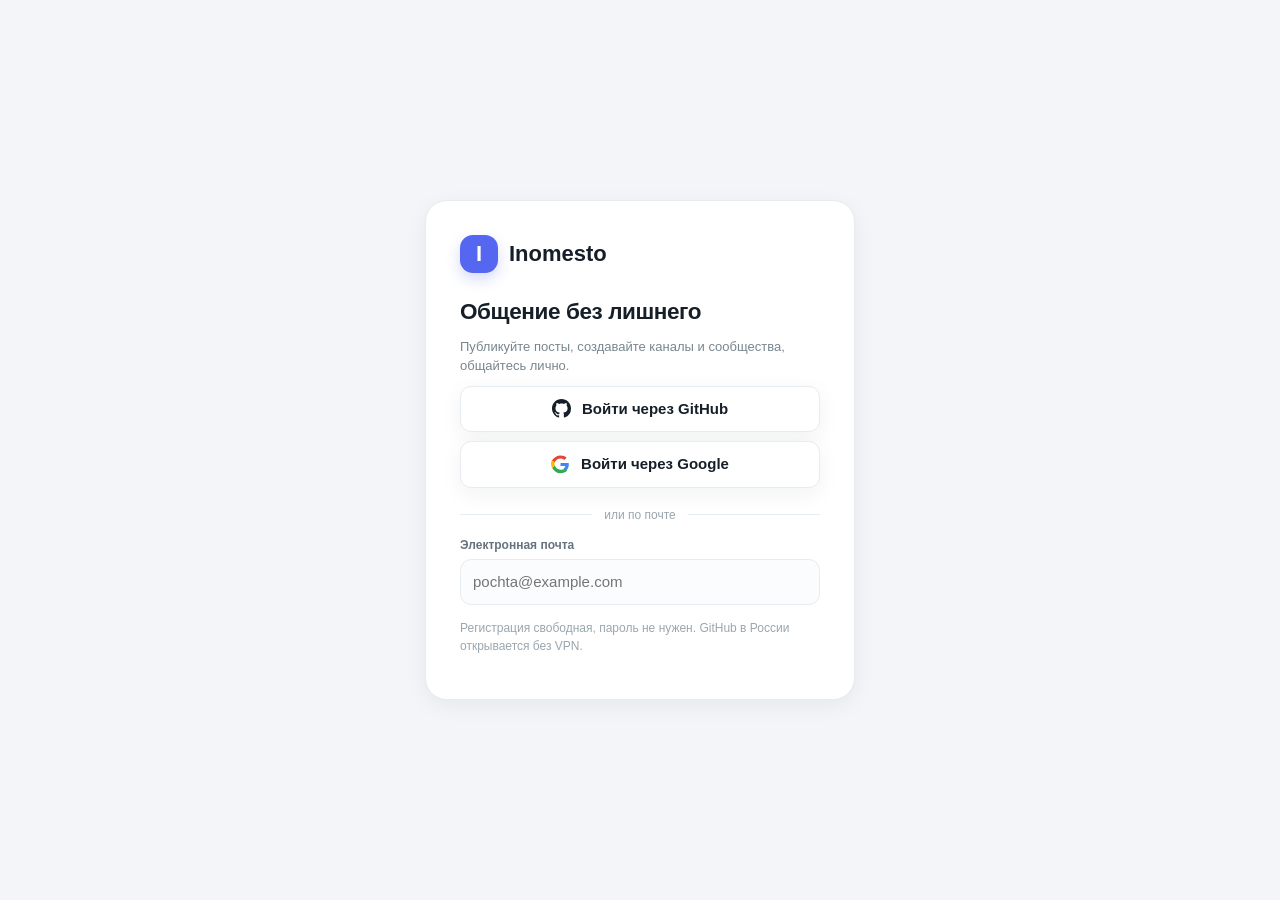
==== index.html @ 375f63bd "Refresh app cache for moderation permissions" ====
<!DOCTYPE html>
<html lang="ru">
<head>
<meta charset="UTF-8">
<meta name="viewport" content="width=device-width, initial-scale=1">
<title>Inomesto</title>
<link rel="stylesheet" href="styles.css?v=20261112-member-layout-3">
<script src="vendor/supabase.js"></script>
</head>
<body>

<div id="diag" class="diag" hidden></div>

<section id="screen-auth" class="screen">
  <div class="auth-card">
    <div class="brand-lg"><span class="mark">I</span><span>Inomesto</span></div>
    <h1>Общение без лишнего</h1>
    <p class="muted">Публикуйте посты, создавайте каналы и сообщества, общайтесь лично.</p>

    <button class="btn provider" id="signInGitHub">
      <svg viewBox="0 0 16 16" width="19" height="19" aria-hidden="true"><path fill="currentColor" d="M8 0C3.58 0 0 3.58 0 8c0 3.54 2.29 6.53 5.47 7.59.4.07.55-.17.55-.38 0-.19-.01-.82-.01-1.49-2.01.37-2.53-.49-2.69-.94-.09-.23-.48-.94-.82-1.13-.28-.15-.68-.52-.01-.53.63-.01 1.08.58 1.23.82.72 1.21 1.87.87 2.33.66.07-.52.28-.87.51-1.07-1.78-.2-3.64-.89-3.64-3.95 0-.87.31-1.59.82-2.15-.08-.2-.36-1.02.08-2.12 0 0 .67-.21 2.2.82.64-.18 1.32-.27 2-.27s1.36.09 2 .27c1.53-1.04 2.2-.82 2.2-.82.44 1.1.16 1.92.08 2.12.51.56.82 1.27.82 2.15 0 3.07-1.87 3.75-3.65 3.95.29.25.54.73.54 1.48 0 1.07-.01 1.93-.01 2.2 0 .21.15.46.55.38A8.01 8.01 0 0 0 16 8c0-4.42-3.58-8-8-8z"/></svg>
      Войти через GitHub
    </button>

    <button class="btn provider" id="signInGoogle">
      <svg viewBox="0 0 48 48" width="19" height="19" aria-hidden="true"><path fill="#4285F4" d="M45 24c0-1.6-.1-2.7-.4-4H24v7.5h12c-.2 2-1.5 5-4.4 7l6.7 5.2C42.2 36.2 45 30.7 45 24z"/><path fill="#34A853" d="M24 46c6.9 0 12.7-2.3 17-6.2l-6.7-5.2C31.9 36 28.2 37 24 37c-6.6 0-12.2-4.4-14.2-10.4l-7 5.4C7.2 40.7 15 46 24 46z"/><path fill="#FBBC05" d="M9.8 26.6c-.5-1.5-.8-3-.8-4.6s.3-3.1.8-4.6l-7-5.4C1 15.1 0 19.4 0 22s1 6.9 2.8 10z"/><path fill="#EA4335" d="M24 9c3.7 0 7 1.3 9.6 3.8l6-6C35.9 3 30.6 1 24 1 15 1 7.2 6.3 2.8 13l7 5.4C11.8 13.4 17.4 9 24 9z"/></svg>
      Войти через Google
    </button>

    <div class="or"><span>или по почте</span></div>

    <label class="field"><span>Электронная почта</span>
      <input id="emailInput" type="email" autocomplete="email" placeholder="pochta@example.com"></label>
    <button class="btn provider" id="signInEmail">Прислать ссылку для входа</button>

    <p class="fine" id="authHint">Регистрация свободная, пароль не нужен. GitHub в России открывается без VPN.</p>
  </div>
</section>

<section id="screen-onboarding" class="screen">
  <div class="auth-card">
    <h1>Заполните профиль</h1>
    <p class="muted">Имя обязательно, остальное — по желанию.</p>
    <label class="field"><span>Имя</span><input id="obName" maxlength="40" placeholder="Как вас зовут"></label>
    <label class="field"><span>Имя пользователя (латиницей)</span><input id="obUser" maxlength="24" placeholder="username"></label>
    <label class="field"><span>О себе</span><input id="obBio" maxlength="160" placeholder="Пара слов о себе"></label>
    <button class="btn primary wide" id="saveOnboarding">Продолжить</button>
  </div>
</section>

<section id="screen-app" class="screen">
  <header class="topbar">
    <div class="brand"><span class="mark small">I</span><span>Inomesto</span></div>
    <nav class="tabs" id="tabs">
      <button class="tab active" data-tab="feed"><span class="tab-icon"><svg viewBox="0 0 24 24" aria-hidden="true"><path d="M5 4.5h11a2 2 0 0 1 2 2v13H6a2 2 0 0 1-2-2v-13a2 2 0 0 1 2-2Z"/><path d="M8 8h7M8 12h7M8 16h4M18 8h2a1 1 0 0 1 1 1v9a1.5 1.5 0 0 1-1.5 1.5"/></svg></span><span class="tab-label">Лента</span></button>
      <button class="tab" data-tab="spaces"><span class="tab-icon"><svg viewBox="0 0 24 24" aria-hidden="true"><circle cx="9" cy="8" r="3"/><path d="M3.5 19a5.5 5.5 0 0 1 11 0M16 5.5a3 3 0 0 1 0 5.8M17 14a5 5 0 0 1 3.5 4.8"/></svg></span><span class="tab-label">Каналы и группы</span></button>
      <button class="tab" data-tab="chats"><span class="tab-icon"><svg viewBox="0 0 24 24" aria-hidden="true"><path d="M20 11.5a7.5 7.5 0 0 1-7.5 7.5H7l-4 2v-6.5A7.5 7.5 0 1 1 20 11.5Z"/><path d="M8 10h8M8 13.5h5"/></svg></span><span class="tab-label">Чаты</span></button>
      <button class="tab" data-tab="me"><span class="tab-icon"><svg viewBox="0 0 24 24" aria-hidden="true"><circle cx="12" cy="8" r="3.5"/><path d="M4.5 20a7.5 7.5 0 0 1 15 0"/></svg></span><span class="tab-label">Профиль</span></button>
      <button class="tab staff-only" data-tab="mod" hidden><span class="tab-icon"><svg viewBox="0 0 24 24" aria-hidden="true"><path d="M12 3 20 6v5.5c0 4.5-3.1 7.8-8 9.5-4.9-1.7-8-5-8-9.5V6l8-3Z"/><path d="m8.5 12 2.3 2.3 4.8-5"/></svg></span><span class="tab-label">Модерация</span></button>
    </nav>
    <button class="btn ghost" id="signOut">Выйти</button>
  </header>

  <div class="banner" id="muteBanner" hidden></div>

  <main class="wrap">
    <div class="pane active" id="pane-feed">
      <div class="page-heading">
        <div><h1>Ваша лента</h1><p>Публикации только из каналов, на которые вы подписаны</p></div>
        <button class="btn primary" id="feedFindChannels">Найти каналы</button>
      </div>
      <div id="feed"></div>
    </div>

    <div class="pane" id="pane-spaces">
      <div class="page-heading">
        <div><h1>Каналы и сообщества</h1><p>Подписывайтесь на каналы или вступайте в сообщества</p></div>
        <button class="btn primary" id="openSpaceModal">Создать</button>
      </div>
      <div class="space-search-card">
        <label class="space-search-label" for="spaceSearchInput">Поиск каналов и сообществ</label>
        <div class="space-search-wrap"><span aria-hidden="true">⌕</span><input id="spaceSearchInput" type="search" placeholder="Название или ключевое слово…" autocomplete="off"></div>
        <p class="sub">В списке ниже — ваши подписки. Через поиск можно найти новые каналы и сообщества.</p>
      </div>
      <div id="spaceView"></div>
    </div>

    <div class="pane" id="pane-chats">
      <div class="page-heading">
        <div><h1>Ваши чаты</h1><p>Личные разговоры и поддержка</p></div>
      </div>
      <div class="chat-layout card">
        <div class="chat-list">
          <div class="row gap mb">
            <input id="newDmUser" class="grow" placeholder="@логин пользователя">
            <button class="btn primary" id="startDm">Новый чат</button>
          </div>
          <div id="convList"></div>
        </div>
        <div class="chat-window">
          <div class="chat-head" id="chatHead">Выберите чат</div>
          <div class="messages" id="messages"><div class="empty">Слева выберите диалог</div></div>
          <div id="chatStaged" class="chat-staged" hidden></div>
          <div class="chat-input">
            <input id="chatFileInput" type="file" multiple accept="image/*,audio/*,video/*,.pdf,.txt,.doc,.docx,.xls,.xlsx,.ppt,.pptx,.zip" hidden>
            <button class="btn ghost chat-attach" id="attachChatFile" type="button" title="Прикрепить файл">📎</button>
            <button class="btn ghost chat-voice" id="recordVoice" type="button" title="Записать голосовое сообщение">🎙 Голосовое</button>
            <input id="msgInput" placeholder="Сообщение…">
            <button class="btn primary" id="sendMsg">Отправить</button>
          </div>
        </div>
      </div>
    </div>

    <div class="pane" id="pane-me">
      <div class="card profile-self"><div id="meAvatar"></div><div><h2 id="meName">—</h2><p class="muted" id="meMeta"></p><div id="meStatus"></div></div></div>
      <div class="card">
        <h3>Настройки</h3>
        <label class="field"><span>Аватар профиля</span><input id="avatarInput" type="file" accept="image/png,image/jpeg,image/webp,image/gif"><small class="sub">PNG, JPG, WebP или GIF, до 5 МБ</small></label>
        <label class="field"><span>Имя</span><input id="setName"></label>
        <label class="field"><span>Имя пользователя</span><input id="setUser"></label>
        <label class="field"><span>О себе</span><input id="setBio"></label>
        <label class="field"><span>Кто может писать вам лично</span>
          <select id="setDm">
            <option value="everyone">Все пользователи</option>
            <option value="contacts">Только те, с кем я в одном пространстве</option>
            <option value="nobody">Никто</option>
          </select>
        </label>
        <button class="btn primary" id="saveProfile">Сохранить</button>
      </div>
      <div class="card">
        <h3>Уведомления</h3>
        <p class="muted">Настройки сохраняются в аккаунте и действуют на всех ваших устройствах. Лайки не отправляют уведомлений.</p>
        <label class="field check"><input type="checkbox" id="notifDmEnabled" checked> Новые сообщения в личных чатах</label>
        <label class="field"><span>Как показывать сообщения</span>
          <select id="notifDmDelivery">
            <option value="in_app">Всплывающее уведомление в Inomesto</option>
            <option value="browser">Уведомление браузера</option>
            <option value="both">Оба способа</option>
          </select>
        </label>
        <button class="btn ghost" id="enableBrowserNotifications" type="button">Разрешить уведомления браузера</button>
        <div class="sub mt">Уведомления браузера работают, пока сайт открыт. Для них нужно разрешение браузера.</div>
        <hr class="settings-divider">
        <label class="field check"><input type="checkbox" id="notifSpaceBadges" checked> Счётчики новых публикаций в каналах и группах</label>
        <label class="field check"><input type="checkbox" id="notifCommentBadges" checked> Счётчики новых комментариев</label>
        <p class="sub">Публикации в каналах и группах, а также комментарии по умолчанию показываются только счётчиками — без всплывающих уведомлений.</p>
        <button class="btn primary" id="saveNotificationPrefs">Сохранить настройки уведомлений</button>
      </div>
      <div class="card"><h3>Мои предупреждения</h3><div id="myWarns" class="muted">Загрузка…</div></div>
      <div class="card">
        <h3>Проверка подключения</h3>
        <p class="muted">Нажмите, чтобы проверить базу, хранилище и вход. Красные пункты показывают, какой шаг настройки пропущен.</p>
        <button class="btn ghost" id="runDiag">Проверить</button>
        <div id="diagOut" class="muted mt"></div>
      </div>
      <div class="card">
        <h3>Поддержка</h3>
        <p class="muted">Обращение увидят владелец и совладельцы. Ответ придёт от имени чата поддержки.</p>
        <button class="btn ghost" id="openSupport">Открыть чат поддержки</button>
      </div>
    </div>

    <div class="pane" id="pane-mod">
      <div class="card"><h2>Панель модерации</h2><p class="muted">Доступ только владельцу и совладельцам.</p></div>
      <div class="card"><h3>Жалобы</h3><div id="reportList"></div></div>
      <div class="card"><h3>Отложенные удаления</h3><div id="deletionList"></div></div>
      <div class="card"><h3>Верификация и роли</h3>
        <label class="field"><span>Логин пользователя</span><input id="staffUser" placeholder="username"></label>
        <div class="row gap wrap">
          <button class="btn ghost" data-staff="verify">Выдать галочку</button>
          <button class="btn ghost" data-staff="unverify">Отозвать галочку</button>
          <button class="btn ghost" data-staff="coowner">Сделать совладельцем</button>
          <button class="btn ghost" data-staff="uncoowner">Снять совладельца</button>
          <button class="btn ghost" data-staff="warn">Выдать предупреждение</button>
        </div>
        <div id="staffResult" class="muted mt"></div>
      </div>
      <div class="card"><h3>Обращения в поддержку</h3><div id="supportList"></div></div>
    </div>
  </main>

  <nav class="mobile-tabs" id="mobileTabs">
    <button class="tab active" data-tab="feed"><span class="tab-icon"><svg viewBox="0 0 24 24" aria-hidden="true"><path d="M5 4.5h11a2 2 0 0 1 2 2v13H6a2 2 0 0 1-2-2v-13a2 2 0 0 1 2-2Z"/><path d="M8 8h7M8 12h7M8 16h4M18 8h2a1 1 0 0 1 1 1v9a1.5 1.5 0 0 1-1.5 1.5"/></svg></span><span class="tab-label">Лента</span></button>
    <button class="tab" data-tab="spaces"><span class="tab-icon"><svg viewBox="0 0 24 24" aria-hidden="true"><circle cx="9" cy="8" r="3"/><path d="M3.5 19a5.5 5.5 0 0 1 11 0M16 5.5a3 3 0 0 1 0 5.8M17 14a5 5 0 0 1 3.5 4.8"/></svg></span><span class="tab-label">Каналы</span></button>
    <button class="tab" data-tab="chats"><span class="tab-icon"><svg viewBox="0 0 24 24" aria-hidden="true"><path d="M20 11.5a7.5 7.5 0 0 1-7.5 7.5H7l-4 2v-6.5A7.5 7.5 0 1 1 20 11.5Z"/><path d="M8 10h8M8 13.5h5"/></svg></span><span class="tab-label">Чаты</span></button>
    <button class="tab" data-tab="me"><span class="tab-icon"><svg viewBox="0 0 24 24" aria-hidden="true"><circle cx="12" cy="8" r="3.5"/><path d="M4.5 20a7.5 7.5 0 0 1 15 0"/></svg></span><span class="tab-label">Профиль</span></button>
    <button class="tab staff-only" data-tab="mod" hidden><span class="tab-icon"><svg viewBox="0 0 24 24" aria-hidden="true"><path d="M12 3 20 6v5.5c0 4.5-3.1 7.8-8 9.5-4.9-1.7-8-5-8-9.5V6l8-3Z"/><path d="m8.5 12 2.3 2.3 4.8-5"/></svg></span><span class="tab-label">Модерация</span></button>
  </nav>
</section>

<div class="modal" id="spaceModal" hidden>
  <div class="modal-box">
    <h3>Новое пространство</h3>
    <label class="field"><span>Тип</span>
      <select id="spType">
        <option value="channel">Канал — посты автора и комментарии</option>
        <option value="community">Сообщество — пишут все участники</option>
      </select></label>
    <label class="field"><span>Название</span><input id="spName" maxlength="60" placeholder="Например, «Омск: объявления»"></label>
    <label class="field"><span>Описание</span><input id="spDesc" maxlength="200"></label>
    <label class="field"><span>Доступ</span>
      <select id="spPrivacy">
        <option value="public">Открытое</option>
        <option value="private">Закрытое — нужна галочка верификации</option>
      </select></label>
    <label class="field check"><input type="checkbox" id="spComments" checked> Разрешить комментарии</label>
    <div class="row gap end mt">
      <button class="btn ghost" id="closeSpaceModal">Отмена</button>
      <button class="btn primary" id="createSpace">Создать</button>
    </div>
  </div>
</div>

<div class="modal" id="profileModal" hidden>
  <div class="modal-box profile-modal-box">
    <button class="btn ghost profile-close" id="closeProfileModal" type="button">Закрыть</button>
    <div id="profileModalContent"></div>
  </div>
</div>

<div id="toast" class="toast"></div>
<script src="config.js"></script>
<script src="app.js?v=20261113-channel-role-guard-3"></script>
</body>
</html>
---- styles.css ----
:root{
  --bg:#f3f5f8;--card:#fff;--ink:#161f28;--muted:#78868f;--line:#e7ecf0;
  --accent:#5566f0;--soft:#eef0ff;--radius:16px;--shadow:0 6px 22px rgba(22,35,54,.06);
}
*{box-sizing:border-box}
html,body{margin:0;padding:0}
body{background:var(--bg);color:var(--ink);font:15px/1.5 -apple-system,BlinkMacSystemFont,"Segoe UI",Roboto,sans-serif;-webkit-font-smoothing:antialiased}
h1,h2,h3{margin:0 0 8px;letter-spacing:-.4px}h2{font-size:21px}h3{font-size:16px}p{margin:0 0 10px}
button,input,textarea,select{font:inherit;color:inherit}
input,textarea,select{background:#fbfcfe;border:1px solid var(--line);border-radius:11px;padding:11px 12px;outline:0;width:100%}
input:focus,textarea:focus,select:focus{border-color:#c3caf7;box-shadow:0 0 0 3px #5566f012}
textarea{resize:vertical;min-height:64px}
.muted{color:var(--muted);font-size:13px}.fine{color:#9aa6ae;font-size:12px;margin-top:14px;line-height:1.5}
.grow{flex:1;min-width:0}.mt{margin-top:10px}.mb{margin-bottom:14px}
.row{display:flex;align-items:center}.gap{gap:9px}.wrap{flex-wrap:wrap}.between{justify-content:space-between}.end{justify-content:flex-end}
.screen{display:none}.screen.active{display:block}
#screen-auth.active,#screen-onboarding.active{display:grid;place-items:center;min-height:100vh;padding:20px}
.auth-card{background:var(--card);border:1px solid var(--line);border-radius:22px;padding:34px;width:min(430px,100%);box-shadow:var(--shadow)}
.brand-lg{display:flex;align-items:center;gap:11px;font-size:22px;font-weight:750;margin-bottom:22px}
.mark{width:38px;height:38px;border-radius:13px;background:var(--accent);color:#fff;display:grid;place-items:center;font-weight:800;box-shadow:0 6px 14px #5566f03d}
.mark.small{width:30px;height:30px;border-radius:10px;font-size:14px}
.btn{border:0;border-radius:11px;padding:11px 17px;font-weight:650;cursor:pointer;transition:.15s;background:#f1f3f7;color:#4d5a64}
.btn:hover{filter:brightness(.97)}
.btn.primary{background:var(--accent);color:#fff;box-shadow:0 5px 14px #5566f030}
.btn.ghost{background:#f1f3f7}
.btn.wide{width:100%;margin-top:8px}
.field{display:block;margin:12px 0}
.field>span{display:block;font-size:12px;color:#66737e;font-weight:650;margin-bottom:5px}
.check{display:flex;align-items:center;gap:8px;font-size:13px;color:#5c6973}
.check input{width:auto}
.topbar{position:sticky;top:0;z-index:12;background:#fffffff2;backdrop-filter:blur(14px);border-bottom:1px solid var(--line);display:flex;align-items:center;gap:20px;padding:12px 22px}
.brand{display:flex;align-items:center;gap:9px;font-weight:750;font-size:17px}
.tabs{display:flex;gap:4px;margin-left:auto}
.tab{background:none;border:0;padding:9px 14px;border-radius:11px;color:#6c7a85;font-weight:640;cursor:pointer;font-size:14px;display:inline-flex;align-items:center;gap:8px;white-space:nowrap}
.tab-icon{display:inline-flex;align-items:center;justify-content:center;width:18px;height:18px;flex:0 0 18px}
.tab-icon svg{display:block;width:18px;height:18px;fill:none;stroke:currentColor;stroke-width:1.7;stroke-linecap:round;stroke-linejoin:round}
.tab-label{display:inline-block}
.tab:hover{background:#f2f4f8;color:var(--ink)}
.tab.active{background:var(--soft);color:var(--accent)}
.wrap{max-width:760px;margin:0 auto;padding:22px 18px 100px}
.pane{display:none}.pane.active{display:block}
.card{background:var(--card);border:1px solid var(--line);border-radius:var(--radius);box-shadow:var(--shadow);padding:16px;margin-bottom:14px}
.composer textarea{border:0;background:transparent;padding:4px 2px;min-height:56px}
.staged{display:flex;flex-wrap:wrap;gap:7px;margin:8px 0}
.stage-chip{background:#f2f4f9;border-radius:9px;padding:6px 9px;font-size:12px;color:#56636e;display:flex;gap:7px;align-items:center}
.stage-chip button{background:none;border:0;cursor:pointer;color:#98a4ad}
.chip{background:#f2f4f9;border-radius:10px;padding:9px 12px;font-size:13px;font-weight:640;color:#5d6a74;cursor:pointer}
.chip:hover{background:var(--soft);color:var(--accent)}
.banner{background:#fff4e8;color:#8d5a1f;padding:11px 22px;font-size:13px;border-bottom:1px solid #f2e2ce}
.post-head{display:flex;align-items:center;gap:11px;margin-bottom:11px}
.av{width:38px;height:38px;flex:0 0 38px;border-radius:50%;background:#e5e9ff;color:#4a5ad4;display:grid;place-items:center;font-weight:750}
.av.sm{width:30px;height:30px;flex-basis:30px;font-size:12px}
.who strong{font-size:14px}.who div{font-size:12px;color:var(--muted)}
.post-text{white-space:pre-wrap;margin-bottom:12px;line-height:1.55}
.post-img{width:100%;max-height:400px;object-fit:cover;border-radius:13px;margin-bottom:11px;background:#eef1f5}
.post-file{display:flex;align-items:center;gap:11px;background:#f7f9fb;border:1px solid var(--line);border-radius:12px;padding:11px;margin-bottom:11px;font-size:13px;cursor:pointer;text-decoration:none;color:inherit}
.badge{display:inline-block;background:var(--soft);color:var(--accent);border-radius:20px;padding:2px 9px;font-size:11px;font-weight:700;margin-left:6px}
.badge.gray{background:#f0f2f5;color:#7c8892}
.post-actions{display:flex;gap:6px;border-top:1px solid var(--line);padding-top:10px;flex-wrap:wrap}
.act{background:none;border:0;color:#7d8a94;font-size:13px;font-weight:620;cursor:pointer;padding:6px 10px;border-radius:9px;display:flex;gap:6px;align-items:center}
.act:hover{background:#f3f5f8;color:var(--accent)}.act.on{color:var(--accent)}
.comments{border-top:1px solid var(--line);margin-top:11px;padding-top:11px}
.comment{font-size:13px;padding:6px 0;border-bottom:1px dashed #eef1f4}
.comment b{margin-right:6px}
.comment-form{display:flex;gap:8px;margin-top:10px}.comment-form input{flex:1}
.space-row{display:flex;align-items:center;gap:12px}
.space-ico{width:44px;height:44px;flex:0 0 44px;border-radius:14px;background:var(--soft);color:var(--accent);display:grid;place-items:center;font-weight:800;font-size:17px}
.empty{text-align:center;color:var(--muted);padding:34px 12px;font-size:13px}
.toolbar{display:flex;gap:8px;flex-wrap:wrap;margin-top:12px}
.sub{font-size:12px;color:var(--muted)}
.member-row{display:flex;align-items:center;gap:10px;padding:8px 0;border-bottom:1px solid var(--line);font-size:13px;flex-wrap:wrap}
/* Участники: аватар фиксированного квадрата, действия — отдельным меню */
.member-row-user{display:flex;align-items:center;gap:10px;min-width:0}
.member-row-user .profile-open{flex:1 1 190px;min-width:0;max-width:100%}
.member-row-user .profile-open .av{width:38px;height:38px;min-width:38px;max-width:38px;aspect-ratio:1;flex:0 0 38px;border-radius:50%;object-fit:cover}
.member-identity{display:flex;flex-direction:column;min-width:0;overflow:hidden;line-height:1.35}
.member-identity b,.member-identity .sub{overflow:hidden;text-overflow:ellipsis;white-space:nowrap}
.member-meta{display:flex;align-items:center;gap:7px;flex:0 0 auto;margin-left:auto}
.member-more{width:34px;height:34px;border:1px solid var(--line);border-radius:10px;background:#fff;color:var(--ink);font-size:22px;line-height:1;cursor:pointer}
.member-actions{flex:1 0 100%;display:flex;gap:8px;flex-wrap:wrap;padding:8px 0 4px 48px}
.member-actions[hidden]{display:none!important}
.member-row-user.member-actions-open{background:var(--soft);border-radius:12px;padding:9px 10px}
@media(max-width:560px){
  .member-row-user{gap:8px}
  .member-row-user .profile-open{flex-basis:150px}
  .member-meta{gap:5px}
  .member-actions{padding-left:0}
  .member-actions .act{flex:1 1 auto;min-height:38px}
}
.chat-layout{display:grid;grid-template-columns:270px 1fr;padding:0;overflow:hidden}
.chat-list{padding:14px;border-right:1px solid var(--line)}
.chat-window{display:flex;flex-direction:column;min-height:460px;min-width:0}
.chat-head{padding:15px;border-bottom:1px solid var(--line);font-weight:700}
.messages{flex:1;padding:16px;display:flex;flex-direction:column;gap:9px;overflow:auto;max-height:400px}
.bubble{max-width:78%;background:#f1f3f7;border-radius:15px;padding:10px 13px;font-size:14px;align-self:flex-start}
.bubble.mine{background:var(--accent);color:#fff;align-self:flex-end}
.bubble small{display:block;opacity:.7;font-size:11px;margin-top:4px}
.chat-input{display:flex;gap:8px;padding:12px;border-top:1px solid var(--line)}
.chat-input input#msgInput{flex:1;min-width:0}
.chat-attach{flex:0 0 auto;padding:9px 12px}
.chat-staged{display:flex;gap:7px;flex-wrap:wrap;padding:8px 12px 0}
.chat-staged[hidden]{display:none}
.chat-stage-chip{display:inline-flex;align-items:center;gap:6px;background:var(--soft);border-radius:9px;padding:6px 9px;font-size:12px;max-width:100%;overflow-wrap:anywhere}
.chat-stage-chip button{border:0;background:transparent;font-size:17px;cursor:pointer;color:inherit}
.message-body{white-space:normal;overflow-wrap:anywhere}
.chat-file{display:flex;flex-direction:column;gap:6px;margin-top:7px;font-size:13px;overflow-wrap:anywhere}
.chat-file .sub{opacity:.8}
.chat-image-link{display:block;margin-top:7px}
.chat-image{display:block;max-width:min(320px,100%);max-height:280px;object-fit:contain;border-radius:10px}
.chat-audio{width:min(290px,100%);max-width:100%}
.chat-video{display:block;width:min(340px,100%);max-height:280px;margin-top:7px;border-radius:10px}
.bubble a{color:inherit;text-decoration:underline}

.conv{padding:10px;border-radius:12px;cursor:pointer;display:flex;gap:10px;align-items:center}
.conv:hover,.conv.on{background:#f2f4fb}
.modal{position:fixed;inset:0;background:#0f17228c;display:grid;place-items:center;padding:18px;z-index:40}
.modal[hidden]{display:none}
.modal-box{background:#fff;border-radius:20px;padding:22px;width:min(440px,100%);box-shadow:0 24px 70px #0003;max-height:90vh;overflow:auto}
.toast{position:fixed;left:50%;bottom:26px;transform:translate(-50%,16px);background:#182028;color:#fff;padding:12px 18px;border-radius:13px;font-size:13px;opacity:0;pointer-events:none;transition:.24s;z-index:60;max-width:88vw;text-align:center}
.toast.show{opacity:1;transform:translate(-50%,0)}
.diag{background:#fdecec;color:#a12b26;padding:10px 16px;font-size:12.5px;cursor:pointer;border-bottom:1px solid #f5cdcb}
.mobile-tabs{display:none}
@media(max-width:760px){
  .topbar{padding:10px 14px;gap:10px}
  .brand span:last-child{display:none}
  .tabs{display:none}
  .wrap{padding:14px 12px 96px}
  .chat-layout{grid-template-columns:1fr}
  .chat-list{border-right:0;border-bottom:1px solid var(--line);display:flex;gap:8px;overflow:auto;padding:10px}
  .conv{min-width:150px}
  .mobile-tabs{display:flex;position:fixed;bottom:0;left:0;right:0;background:#fffffff5;backdrop-filter:blur(14px);border-top:1px solid var(--line);justify-content:space-around;padding:8px 4px calc(8px + env(safe-area-inset-bottom));z-index:30}
  .mobile-tabs .tab{font-size:11px;padding:6px 9px;min-width:58px;flex:1;display:flex;flex-direction:column;align-items:center;justify-content:center;gap:3px}
  .mobile-tabs .tab-icon,.mobile-tabs .tab-icon svg{width:20px;height:20px}
  .mobile-tabs .tab-label{line-height:1.15}
  .auth-card{padding:24px 20px}
}

/* --- экран входа: три способа --- */
.btn.provider{background:#fff;border:1px solid var(--line);display:flex;align-items:center;justify-content:center;gap:11px;width:100%;color:var(--ink);box-shadow:var(--shadow);margin-top:9px}
.btn.provider:hover{background:#fafbfe;border-color:#d9e0e7}
.btn.provider[hidden]{display:none}
.or{display:flex;align-items:center;gap:12px;color:#9aa6ae;font-size:12px;margin:18px 0 2px}
.or:before,.or:after{content:"";height:1px;flex:1;background:var(--line)}

/* --- Более ясная навигация и разделы --- */
.page-heading{display:flex;align-items:center;justify-content:space-between;gap:14px;margin:4px 0 18px;padding:2px 2px}
.page-heading h1{font-size:25px;letter-spacing:-.7px;margin:0 0 3px}
.page-heading p{margin:0;color:var(--muted);font-size:13px}
.post-channel{color:var(--accent)!important;font-weight:650;margin-top:2px}
.space-section{margin:20px 0 26px}
.space-section-head{display:flex;align-items:center;justify-content:space-between;gap:12px;margin:0 2px 10px}
.space-section-head h2{font-size:18px;margin:0 0 2px}
.space-section-head p{margin:0}
.section-count{min-width:30px;height:30px;padding:0 9px;border-radius:10px;background:var(--soft);color:var(--accent);display:grid;place-items:center;font-size:12px;font-weight:750}
.space-card{transition:transform .15s,border-color .15s}
.space-card:hover{border-color:#d8defd}
.space-description{font-size:13px;color:var(--muted);margin-top:4px;line-height:1.45}
.space-empty{padding:22px 12px;text-align:left}
#feed .empty p{margin:7px auto 15px;max-width:440px}
#feed .empty h3{color:var(--ink);font-size:18px}
#feed .post{padding:18px}
.chat-list{background:#fcfdff}
.chat-list #newDmUser{min-width:0}
.chat-list .btn{white-space:nowrap}
.chat-head{background:#fff}
@media(max-width:760px){
  .page-heading{align-items:flex-start;margin:2px 0 14px}
  .page-heading h1{font-size:22px}
  .page-heading .btn{padding:9px 11px;font-size:12px}
  .space-card .space-row{align-items:flex-start}
  .space-card .space-row>.btn{align-self:center}
  .space-description{max-width:100%}
}

/* --- профили и аватары --- */
.av{object-fit:cover;overflow:hidden}
.profile-self{display:flex;align-items:center;gap:16px}
.profile-self h2{margin:0 0 4px}
.profile-self .av.large{width:76px;height:76px;flex:0 0 76px;font-size:27px}
.profile-open{display:inline-flex;align-items:center;gap:9px;padding:0;border:0;background:transparent;color:inherit;text-align:left;cursor:pointer;border-radius:10px;min-width:0}
.profile-open:hover{color:var(--accent)}
.profile-open .av{flex:0 0 38px}
.member-row .profile-open{flex:1}
.post-author{flex:0 0 auto;max-width:190px}
.post-author span:last-child{overflow:hidden;text-overflow:ellipsis;white-space:nowrap}
.profile-modal-box{text-align:center;position:relative}
.profile-close{display:block;margin-left:auto}
.profile-cover{display:flex;justify-content:center;margin:8px 0 14px}
.profile-avatar{width:112px;height:112px;flex:0 0 112px;font-size:40px}
.profile-bio{white-space:pre-wrap;line-height:1.55;margin:18px 0;text-align:left}
.profile-modal-box .row{justify-content:center}
@media(max-width:760px){
  .profile-self{align-items:flex-start}
  .post-author{max-width:150px}
}


/* --- Полноэкранная вкладка «Ваши чаты» --- */
@media (min-width: 761px) {
  main.wrap:has(#pane-chats.active) {
    width: 100%;
    max-width: none;
    min-height: calc(100vh - 60px);
    margin: 0;
    padding: 20px 22px 22px;
  }
  #pane-chats.active {
    display: flex;
    flex-direction: column;
    min-height: calc(100vh - 102px);
  }
  #pane-chats .page-heading {
    flex: 0 0 auto;
    margin-bottom: 14px;
  }
  #pane-chats .chat-layout {
    flex: 1 1 auto;
    min-height: calc(100vh - 190px);
    height: calc(100vh - 190px);
    grid-template-columns: minmax(270px, 320px) minmax(0, 1fr);
    margin-bottom: 0;
  }
  #pane-chats .chat-list {
    min-width: 0;
    overflow-y: auto;
  }
  #pane-chats .chat-window {
    min-height: 0;
    height: 100%;
  }
  #pane-chats .messages {
    max-height: none;
    min-height: 0;
    overflow-y: auto;
  }
}

@media (max-width: 760px) {
  main.wrap:has(#pane-chats.active) {
    width: 100%;
    max-width: none;
    padding: 12px 0 82px;
  }
  #pane-chats.active {
    display: flex;
    flex-direction: column;
    min-height: calc(100dvh - 142px);
  }
  #pane-chats .page-heading {
    padding: 0 14px;
    margin-bottom: 10px;
  }
  /* На телефоне список диалогов остаётся слева отдельной вертикальной колонкой. */
  #pane-chats .chat-layout {
    flex: 1 1 auto;
    min-height: calc(100dvh - 205px);
    height: calc(100dvh - 205px);
    border-left: 0;
    border-right: 0;
    border-radius: 0;
    margin-bottom: 0;
    grid-template-columns: minmax(116px, 38%) minmax(0, 1fr);
    grid-template-rows: minmax(0, 1fr);
  }
  #pane-chats .chat-list {
    min-width: 0;
    max-height: none;
    overflow-x: hidden;
    overflow-y: auto;
    display: block;
    padding: 8px 6px;
    border-right: 1px solid var(--line);
    border-bottom: 0;
  }
  #pane-chats .chat-list .row {
    display: flex;
    flex-direction: column;
    align-items: stretch;
    gap: 6px;
    margin: 0 0 10px;
  }
  #pane-chats .chat-list .row input,
  #pane-chats .chat-list .row button {
    width: 100%;
    min-width: 0;
    padding: 8px 6px;
    font-size: 11px;
  }
  #pane-chats .conv {
    min-width: 0;
    width: 100%;
    padding: 7px 5px;
    flex: 0 0 auto;
  }
  #pane-chats .conv .profile-open {
    width: 100%;
    min-width: 0;
    gap: 6px;
  }
  #pane-chats .conv .profile-open .grow {
    min-width: 0;
    overflow: hidden;
  }
  #pane-chats .conv .profile-open .grow > span {
    overflow: hidden;
    text-overflow: ellipsis;
    white-space: nowrap;
  }
  #pane-chats .conv .unread-badge {
    min-width: 18px;
    padding: 2px 5px;
    font-size: 10px;
  }
  #pane-chats .chat-window {
    min-width: 0;
    min-height: 0;
    height: 100%;
  }
  #pane-chats .chat-head {
    padding: 12px 9px;
    font-size: 13px;
    overflow-wrap: anywhere;
  }
  #pane-chats .messages {
    max-height: none;
    min-height: 0;
    overflow-y: auto;
    padding: 10px 7px;
  }
  #pane-chats .chat-input {
    flex-wrap: wrap;
  }
  #pane-chats .chat-input #msgInput {
    flex: 1 1 100%;
    order: 2;
  }
  #pane-chats .chat-input #sendMsg {
    order: 3;
  }
}


/* --- Счётчики уведомлений --- */
.unread-pills{display:flex;gap:6px;flex-wrap:wrap;margin-top:7px}
.unread-badge{display:inline-flex;align-items:center;justify-content:center;min-width:22px;padding:3px 8px;border-radius:20px;background:#e9edff;color:#4254c5;font-size:11px;font-weight:750;white-space:nowrap}
.unread-badge.comments{background:#e9f7f0;color:#24734b}
.settings-divider{border:0;border-top:1px solid var(--line);margin:16px 0}


/* --- Голосовые сообщения и панель реакций --- */
.chat-voice{flex:0 0 auto;white-space:nowrap;padding:9px 11px}
.chat-voice.recording{background:#ffe8e8;color:#b42318}
.bubble{position:relative}
.chat-reactions{display:flex;gap:4px;flex-wrap:wrap;margin-top:7px}
.chat-reaction{border:1px solid #dfe4eb;background:#ffffffa8;color:inherit;border-radius:20px;padding:3px 7px;font-size:12px;line-height:1.4;cursor:pointer}
.chat-reaction span{font-size:11px;opacity:.8}
.chat-reaction.mine{background:#e5e9ff;border-color:#9ca8ff;color:#3444b8}
.bubble.mine .chat-reaction{color:#30394b}
.bubble.mine .chat-reaction.mine{background:#fff;border-color:#fff;color:#3444b8}
.chat-reaction-tools{position:absolute;z-index:8;right:7px;bottom:100%;display:flex;flex-direction:column;align-items:flex-end;opacity:0;visibility:hidden;transform:translateY(4px);transition:opacity .14s,transform .14s,visibility .14s;pointer-events:none}
/* У первого сообщения панель открывается вниз: верхний край списка не обрезает её. */
#messages > .bubble:first-child .chat-reaction-tools{top:calc(100% + 5px);bottom:auto;transform:translateY(-4px)}
#messages > .bubble:first-child:hover .chat-reaction-tools,
#messages > .bubble:first-child:focus-within .chat-reaction-tools,
#messages > .bubble:first-child.reaction-open .chat-reaction-tools{transform:translateY(0)}
.bubble:hover .chat-reaction-tools,.bubble:focus-within .chat-reaction-tools,.bubble.reaction-open .chat-reaction-tools{opacity:1;visibility:visible;transform:translateY(0);pointer-events:auto}
.chat-reaction-quick{display:flex;align-items:center;gap:3px;padding:4px;background:#fff;border:1px solid #e4e8ee;border-radius:24px;box-shadow:0 5px 18px #17233420;white-space:nowrap}
.chat-picker-emoji,.chat-picker-more{width:30px;height:30px;display:grid;place-items:center;padding:0;border:0;border-radius:50%;background:transparent;cursor:pointer;font-size:18px;line-height:1}
.chat-picker-emoji:hover,.chat-picker-more:hover{background:#f0f2f7;transform:scale(1.08)}
.chat-picker-more{font-size:20px;font-weight:650;color:#66727d;background:#f1f3f7}
.chat-reaction-expanded{display:flex;flex-wrap:wrap;gap:3px;max-width:224px;padding:6px;background:#fff;border:1px solid #e4e8ee;border-radius:14px;box-shadow:0 7px 22px #17233424;margin-top:5px}
.chat-reaction-expanded[hidden]{display:none}
@media(hover:none),(max-width:760px){
  .chat-reaction-tools{top:auto;right:0;bottom:0;flex-direction:column-reverse;align-items:flex-end;opacity:0;visibility:hidden;transform:translateY(4px);pointer-events:none}
  /* На телефоне меню находится внутри сообщения, в его правом нижнем углу. */
  #messages > .bubble:first-child .chat-reaction-tools{top:auto;right:0;bottom:0;transform:translateY(4px)}
  .bubble.reaction-open .chat-reaction-tools{opacity:1;visibility:visible;transform:translateY(0);pointer-events:auto}
}
@media(max-width:560px){
  .chat-input{gap:5px;padding:8px}
  .chat-attach,.chat-voice{padding:9px 8px;font-size:12px}
  #sendMsg{padding:9px 10px;font-size:12px}
  .chat-picker-emoji,.chat-picker-more{width:28px;height:28px;font-size:17px}
}


/* Аватары в списке диалогов всегда остаются квадратными и не сжимаются flex-контейнером. */
.conv .profile-open .av {
  display: block;
  width: 38px;
  height: 38px;
  min-width: 38px;
  min-height: 38px;
  aspect-ratio: 1 / 1;
  flex: 0 0 38px;
  object-fit: cover;
}
@media (max-width: 760px) {
  #pane-chats .conv .profile-open .av {
    width: 34px;
    height: 34px;
    min-width: 34px;
    min-height: 34px;
    flex-basis: 34px;
  }
}


/* --- Mobile chat navigation: list first, selected conversation second --- */
.conv-content{display:flex;align-items:center;gap:10px;min-width:0;width:100%}
.conv-title{font-size:13px;font-weight:650;display:block;overflow:hidden;text-overflow:ellipsis;white-space:nowrap}
.chat-head{display:flex;align-items:center;gap:10px;min-width:0}
.chat-head-profile{display:flex;align-items:center;gap:9px;min-width:0;border:0;background:transparent;padding:0;color:inherit;font:inherit;font-weight:700;cursor:pointer;text-align:left}
.chat-head-profile .av{flex:0 0 30px;width:30px;height:30px}
.chat-head-profile .sub{font-weight:400}
.chat-head-title{font-weight:700}
.chat-back-mobile{display:none;border:0;background:#f1f3f7;border-radius:10px;width:36px;height:36px;flex:0 0 36px;font-size:26px;line-height:1;cursor:pointer;color:var(--ink)}
@media(max-width:760px){
  #pane-chats:not(.chat-selected) .chat-layout{display:block;height:auto;min-height:calc(100dvh - 205px)}
  #pane-chats:not(.chat-selected) .chat-list{width:100%;min-height:calc(100dvh - 225px);border:0;overflow:visible;padding:10px 12px}
  #pane-chats:not(.chat-selected) .chat-list .row{display:flex;flex-direction:row;align-items:center;flex-wrap:nowrap;gap:8px;margin-bottom:12px}
  #pane-chats:not(.chat-selected) .chat-list .row input{flex:1 1 auto;min-width:0}
  #pane-chats:not(.chat-selected) .chat-list .row button{width:auto;flex:0 0 auto;white-space:nowrap;padding:9px 10px}
  #pane-chats:not(.chat-selected) .conv{padding:10px 8px;margin-bottom:3px}
  #pane-chats:not(.chat-selected) .chat-window{display:none}
  #pane-chats.chat-selected .chat-layout{display:flex;flex-direction:column;height:calc(100dvh - 205px);min-height:calc(100dvh - 205px)}
  #pane-chats.chat-selected .chat-list{display:none}
  #pane-chats.chat-selected .chat-window{display:flex;flex:1;min-height:0;width:100%}
  #pane-chats.chat-selected .chat-back-mobile{display:inline-flex;align-items:center;justify-content:center}
  #pane-chats.chat-selected .chat-head{padding:9px 10px}
  #pane-chats.chat-selected .chat-head-profile{flex-wrap:wrap;gap:5px 8px}
  #pane-chats.chat-selected .chat-head-profile .sub{font-size:11px}
}


/* Keep semantic hidden state effective even when component styles set display:flex. */
[hidden] { display: none !important; }


/* --- Обновлённая навигация по каналам и редактор публикаций --- */
.space-search-card{background:var(--card);border:1px solid var(--line);border-radius:16px;padding:16px;margin:0 0 20px;box-shadow:var(--shadow)}
.space-search-label{display:block;font-size:14px;font-weight:700;margin:0 0 9px}
.space-search-wrap{display:flex;align-items:center;gap:10px;border:1px solid #dfe4ec;background:#f8f9fc;border-radius:12px;padding:0 13px}
.space-search-wrap>span{font-size:23px;line-height:1;color:var(--muted)}
.space-search-wrap input{width:100%;min-width:0;border:0!important;background:transparent!important;box-shadow:none!important;padding:13px 0!important;font-size:15px}
.space-search-card>.sub{margin:9px 1px 0;line-height:1.45}
.space-header-card{padding:18px}
.space-header-actions{display:flex;align-items:center;justify-content:space-between;gap:12px;flex-wrap:wrap}
.space-profile{margin-top:18px;align-items:flex-start}
.space-title-line{display:flex;align-items:center;gap:8px;flex-wrap:wrap;font-size:20px;margin-bottom:5px}
.space-title-line b{letter-spacing:-.35px}
.space-composer-card{padding:18px}
.space-composer-heading h3{font-size:17px;margin:0 0 4px}
.space-composer-heading p{font-size:12px;color:var(--muted);margin:0 0 14px}
.space-composer-text{display:block;width:100%;min-height:116px;resize:vertical;border:1px solid var(--line);border-radius:13px;background:#fafbfe;padding:13px 14px;font:inherit;line-height:1.55;outline:none}
.space-composer-text:focus{border-color:#aeb9f5;box-shadow:0 0 0 3px #6676e51a;background:#fff}
.space-composer-footer{display:flex;align-items:center;justify-content:space-between;gap:12px;flex-wrap:wrap;margin-top:13px}
.space-composer-tools{display:flex;align-items:center;gap:8px;flex-wrap:wrap}
.space-tool{display:inline-flex;align-items:center;gap:7px;border:1px solid var(--line);background:#fff;border-radius:10px;padding:8px 11px;font-size:13px;font-weight:650;color:var(--ink);cursor:pointer}
.space-tool:hover{background:var(--soft);border-color:#d7dcf5}
.space-tool span{font-size:17px;color:var(--accent);line-height:1}
.space-comments-toggle{display:inline-flex;align-items:center;gap:7px;font-size:12px;color:var(--muted);padding:7px 4px}
.space-comments-toggle input{accent-color:var(--accent)}
.space-publish-btn{min-width:138px}
.space-composer-note{font-size:11px;color:var(--muted);margin-top:10px}
.space-composer-card .staged{margin:10px 0 0}
@media(max-width:560px){
  .space-search-card{padding:13px}
  .space-header-card,.space-composer-card{padding:14px}
  .space-header-actions{align-items:flex-start}
  .space-composer-footer{align-items:stretch}
  .space-composer-tools{width:100%}
  .space-publish-btn{width:100%}
}
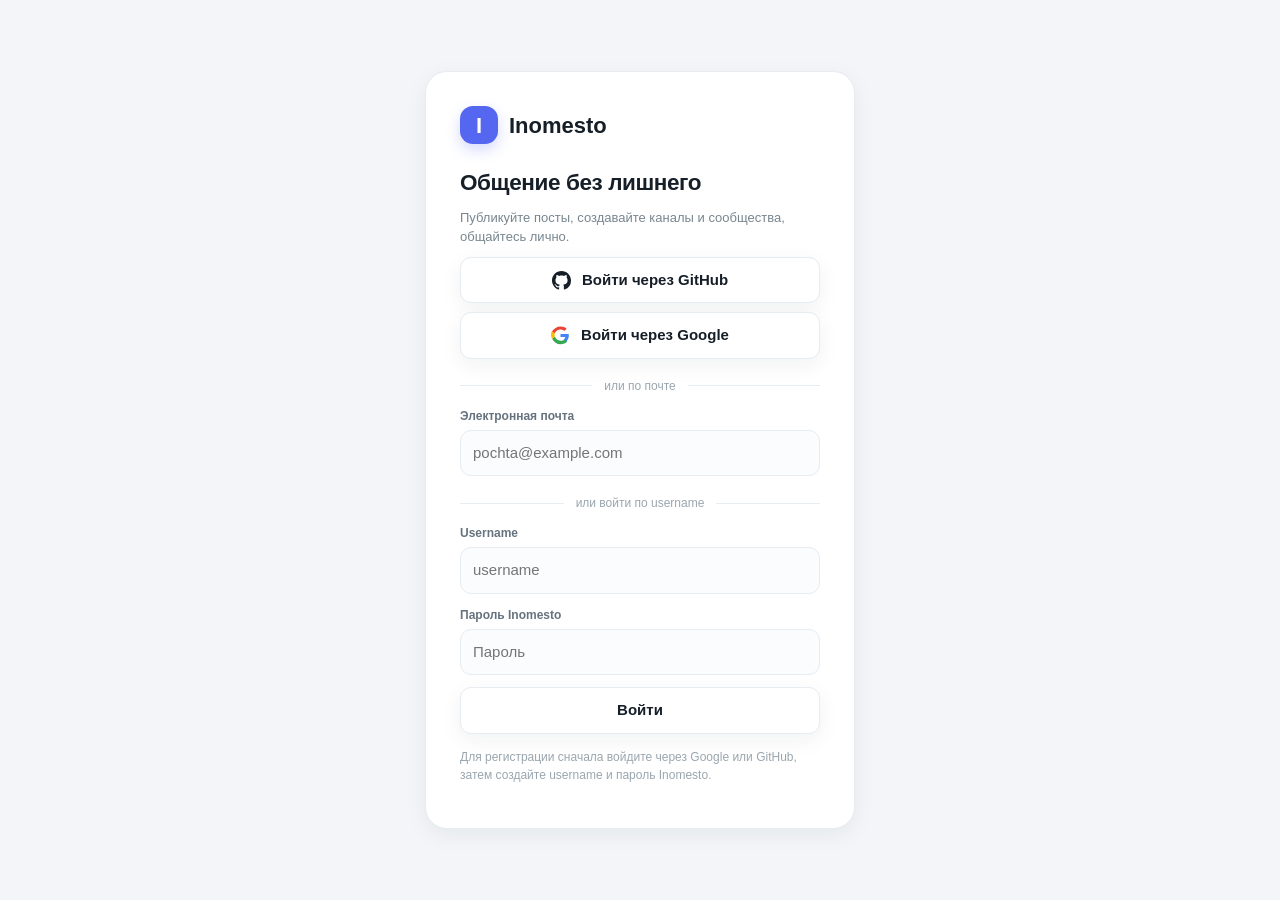
==== commit ebc6ddba: "Add username login and password setup screens" ====
--- a/index.html
+++ b/index.html
@@ -1,3 +1,4 @@
+
 <!DOCTYPE html>
 <html lang="ru">
 <head>
@@ -33,18 +34,24 @@
       <input id="emailInput" type="email" autocomplete="email" placeholder="pochta@example.com"></label>
     <button class="btn provider" id="signInEmail">Прислать ссылку для входа</button>
 
-    <p class="fine" id="authHint">Регистрация свободная, пароль не нужен. GitHub в России открывается без VPN.</p>
+    <div class="or"><span>или войти по username</span></div>
+    <label class="field"><span>Username</span><input id="loginUsername" autocomplete="username" maxlength="24" placeholder="username"></label>
+    <label class="field"><span>Пароль Inomesto</span><input id="loginPassword" type="password" autocomplete="current-password" placeholder="Пароль"></label>
+    <button class="btn provider" id="signInUsername" type="button">Войти</button>
+    <p class="fine" id="authHint">Для регистрации сначала войдите через Google или GitHub, затем создайте username и пароль Inomesto.</p>
   </div>
 </section>
 
 <section id="screen-onboarding" class="screen">
   <div class="auth-card">
-    <h1>Заполните профиль</h1>
-    <p class="muted">Имя обязательно, остальное — по желанию.</p>
+    <h1 id="onboardingTitle">Завершите регистрацию</h1>
+    <p class="muted" id="onboardingDescription">После входа через Google или GitHub придумайте username и пароль Inomesto.</p>
     <label class="field"><span>Имя</span><input id="obName" maxlength="40" placeholder="Как вас зовут"></label>
-    <label class="field"><span>Имя пользователя (латиницей)</span><input id="obUser" maxlength="24" placeholder="username"></label>
+    <label class="field"><span>Username (латиницей)</span><input id="obUser" maxlength="24" autocomplete="username" placeholder="username"></label>
     <label class="field"><span>О себе</span><input id="obBio" maxlength="160" placeholder="Пара слов о себе"></label>
-    <button class="btn primary wide" id="saveOnboarding">Продолжить</button>
+    <label class="field"><span>Пароль Inomesto (минимум 8 символов)</span><input id="obPassword" type="password" minlength="8" autocomplete="new-password" placeholder="Придумайте пароль"></label>
+    <label class="field"><span>Повторите пароль</span><input id="obPasswordAgain" type="password" minlength="8" autocomplete="new-password" placeholder="Повторите пароль"></label>
+    <button class="btn primary wide" id="saveOnboarding">Сохранить и продолжить</button>
   </div>
 </section>
 
@@ -115,6 +122,11 @@
     <div class="pane" id="pane-me">
       <div class="card profile-self"><div id="meAvatar"></div><div><h2 id="meName">—</h2><p class="muted" id="meMeta"></p><div id="meStatus"></div></div></div>
       <div class="card">
+        <h3>Приложение Inomesto</h3>
+        <p class="muted">Откройте Android-приложение с тем же аккаунтом — повторно входить не придётся.</p>
+        <button class="btn primary" id="openNativeApp" type="button">Открыть приложение</button>
+      </div>
+      <div class="card">
         <h3>Настройки</h3>
         <label class="field"><span>Аватар профиля</span><input id="avatarInput" type="file" accept="image/png,image/jpeg,image/webp,image/gif"><small class="sub">PNG, JPG, WebP или GIF, до 5 МБ</small></label>
         <label class="field"><span>Имя</span><input id="setName"></label>
@@ -128,6 +140,13 @@
           </select>
         </label>
         <button class="btn primary" id="saveProfile">Сохранить</button>
+      <div class="card">
+        <h3>Безопасность аккаунта</h3>
+        <p class="muted">Пароль нужен для входа в Inomesto по username на сайте и в Android-приложении.</p>
+        <label class="field"><span>Новый пароль (минимум 8 символов)</span><input id="accountPassword" type="password" minlength="8" autocomplete="new-password"></label>
+        <label class="field"><span>Повторите новый пароль</span><input id="accountPasswordAgain" type="password" minlength="8" autocomplete="new-password"></label>
+        <button class="btn primary" id="saveAccountPassword" type="button">Сохранить пароль</button>
+      </div>
       </div>
       <div class="card">
         <h3>Уведомления</h3>
@@ -221,7 +240,9 @@
 </div>
 
 <div id="toast" class="toast"></div>
+
 <script src="config.js"></script>
-<script src="app.js?v=20261113-channel-role-guard-3"></script>
+<script src="native-auth-bridge.bundle.js"></script>
+<script src="app.js?v=20261113-channel-identity-1"></script>
 </body>
 </html>
--- a/styles.css
+++ b/styles.css
@@ -472,3 +472,10 @@
   .space-composer-tools{width:100%}
   .space-publish-btn{width:100%}
 }
+
+
+/* Channel avatars and channel-name navigation in posts. */
+.space-ico .space-avatar,.space-avatar{display:block;width:100%;height:100%;object-fit:cover;border-radius:inherit}
+.space-avatar-change{display:inline-flex;align-items:center;cursor:pointer}
+.post-author[data-open-channel]{color:inherit}
+.post-author[data-open-channel]:hover strong{color:var(--accent);text-decoration:underline}
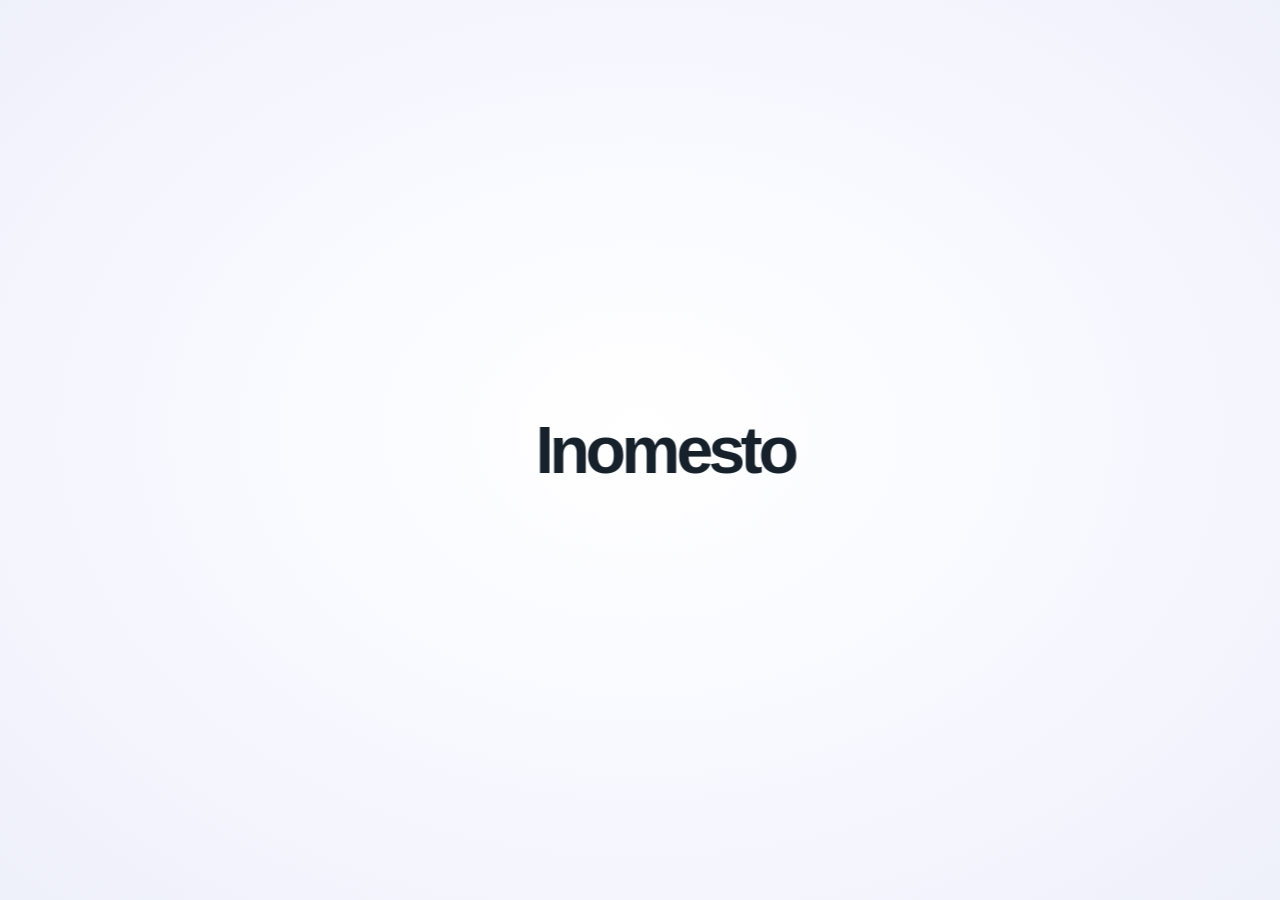
==== commit baa409dd: "Update Inomesto web app" ====
--- a/index.html
+++ b/index.html
@@ -1,14 +1,23 @@
-
 <!DOCTYPE html>
 <html lang="ru">
 <head>
 <meta charset="UTF-8">
 <meta name="viewport" content="width=device-width, initial-scale=1">
 <title>Inomesto</title>
-<link rel="stylesheet" href="styles.css?v=20261112-member-layout-3">
+<link rel="stylesheet" href="styles.css?v=20261121-theme-1">
 <script src="vendor/supabase.js"></script>
 </head>
 <body>
+
+<div id="inomestoSplash" class="inomesto-splash" aria-hidden="true">
+  <div class="splash-stage" id="splashStage">
+    <div class="splash-word" id="splashWord" aria-label="Inomesto">
+      <span class="splash-letter">I</span><span class="splash-letter">n</span><span class="splash-letter">o</span><span class="splash-letter">m</span><span class="splash-letter">e</span><span class="splash-letter">s</span><span class="splash-letter">t</span><span class="splash-letter">o</span>
+    </div>
+    <div class="splash-logo" id="splashLogo">I</div>
+  </div>
+</div>
+
 
 <div id="diag" class="diag" hidden></div>
 
@@ -65,7 +74,6 @@
       <button class="tab" data-tab="me"><span class="tab-icon"><svg viewBox="0 0 24 24" aria-hidden="true"><circle cx="12" cy="8" r="3.5"/><path d="M4.5 20a7.5 7.5 0 0 1 15 0"/></svg></span><span class="tab-label">Профиль</span></button>
       <button class="tab staff-only" data-tab="mod" hidden><span class="tab-icon"><svg viewBox="0 0 24 24" aria-hidden="true"><path d="M12 3 20 6v5.5c0 4.5-3.1 7.8-8 9.5-4.9-1.7-8-5-8-9.5V6l8-3Z"/><path d="m8.5 12 2.3 2.3 4.8-5"/></svg></span><span class="tab-label">Модерация</span></button>
     </nav>
-    <button class="btn ghost" id="signOut">Выйти</button>
   </header>
 
   <div class="banner" id="muteBanner" hidden></div>
@@ -122,11 +130,6 @@
     <div class="pane" id="pane-me">
       <div class="card profile-self"><div id="meAvatar"></div><div><h2 id="meName">—</h2><p class="muted" id="meMeta"></p><div id="meStatus"></div></div></div>
       <div class="card">
-        <h3>Приложение Inomesto</h3>
-        <p class="muted">Откройте Android-приложение с тем же аккаунтом — повторно входить не придётся.</p>
-        <button class="btn primary" id="openNativeApp" type="button">Открыть приложение</button>
-      </div>
-      <div class="card">
         <h3>Настройки</h3>
         <label class="field"><span>Аватар профиля</span><input id="avatarInput" type="file" accept="image/png,image/jpeg,image/webp,image/gif"><small class="sub">PNG, JPG, WebP или GIF, до 5 МБ</small></label>
         <label class="field"><span>Имя</span><input id="setName"></label>
@@ -148,6 +151,17 @@
         <button class="btn primary" id="saveAccountPassword" type="button">Сохранить пароль</button>
       </div>
       </div>
+      <div class="card theme-settings">
+        <h3>Оформление</h3>
+        <p class="muted">Выберите удобную цветовую тему приложения. Настройка сохраняется на этом устройстве.</p>
+        <label class="field">
+          <span>Тема приложения</span>
+          <select id="themeSelect">
+            <option value="light">Светлая</option>
+            <option value="dark">Тёмная</option>
+          </select>
+        </label>
+      </div>
       <div class="card">
         <h3>Уведомления</h3>
         <p class="muted">Настройки сохраняются в аккаунте и действуют на всех ваших устройствах. Лайки не отправляют уведомлений.</p>
@@ -159,6 +173,8 @@
             <option value="both">Оба способа</option>
           </select>
         </label>
+        <button class="btn primary" id="enableNativePush" type="button">Включить push-уведомления</button>
+        <div class="sub mt">Push-уведомления Android. Для работы нужно разрешить уведомления.</div>
         <button class="btn ghost" id="enableBrowserNotifications" type="button">Разрешить уведомления браузера</button>
         <div class="sub mt">Уведомления браузера работают, пока сайт открыт. Для них нужно разрешение браузера.</div>
         <hr class="settings-divider">
@@ -176,8 +192,12 @@
       </div>
       <div class="card">
         <h3>Поддержка</h3>
-        <p class="muted">Обращение увидят владелец и совладельцы. Ответ придёт от имени чата поддержки.</p>
+        <p class="muted">Наши модераторы увидят ваше сообщение и постараются как можно скорее решить вашу проблему.</p>
         <button class="btn ghost" id="openSupport">Открыть чат поддержки</button>
+      </div>
+      <div class="card">
+        <h3>Аккаунт</h3>
+        <button class="btn ghost" id="signOut" type="button">Выйти из аккаунта</button>
       </div>
     </div>
 
@@ -240,9 +260,8 @@
 </div>
 
 <div id="toast" class="toast"></div>
-
 <script src="config.js"></script>
-<script src="native-auth-bridge.bundle.js"></script>
-<script src="app.js?v=20261113-channel-identity-1"></script>
+<script src="push-plugin.js"></script>
+  <script src="app.js?v=20261121-theme-1"></script>
 </body>
 </html>
--- a/styles.css
+++ b/styles.css
@@ -479,3 +479,863 @@
 .space-avatar-change{display:inline-flex;align-items:center;cursor:pointer}
 .post-author[data-open-channel]{color:inherit}
 .post-author[data-open-channel]:hover strong{color:var(--accent);text-decoration:underline}
+
+
+/* ===== INOMESTO PREMIUM SPLASH ===== */
+
+.inomesto-splash {
+  position: fixed;
+  inset: 0;
+  z-index: 100000;
+  display: flex;
+  align-items: center;
+  justify-content: center;
+  overflow: hidden;
+  background:
+    radial-gradient(ellipse at 50% 48%, #ffffff 0%, #f8f9ff 48%, #eef0fa 100%);
+  opacity: 1;
+  visibility: visible;
+  pointer-events: auto;
+  transition: opacity .65s cubic-bezier(.22,1,.36,1),
+              visibility .65s;
+}
+
+.inomesto-splash.splash-dismissed {
+  opacity: 0;
+  visibility: hidden;
+  pointer-events: none;
+}
+
+.splash-stage {
+  position: relative;
+  width: 100%;
+  height: 100%;
+  display: flex;
+  align-items: center;
+  justify-content: center;
+  overflow: hidden;
+}
+
+.splash-word {
+  position: relative;
+  display: flex;
+  align-items: baseline;
+  white-space: nowrap;
+  color: #17212c;
+  font-size: clamp(39px, 9vw, 66px);
+  line-height: 1;
+  font-weight: 850;
+  letter-spacing: -.065em;
+  transform: translateX(0);
+  will-change: transform, opacity;
+}
+
+.splash-letter {
+  display: inline-block;
+  transform-origin: center bottom;
+  will-change: transform;
+}
+
+.splash-logo {
+  position: absolute;
+  left: 0;
+  top: 50%;
+  width: 48px;
+  height: 48px;
+  margin-top: -24px;
+  border-radius: 15px;
+  display: grid;
+  place-items: center;
+  background: #5566f0;
+  color: white;
+  font-size: 29px;
+  line-height: 1;
+  font-weight: 850;
+  box-shadow:
+    0 12px 28px rgba(85,102,240,.27),
+    0 3px 8px rgba(50,65,180,.16);
+  opacity: 0;
+  transform-style: preserve-3d;
+  transform-origin: center;
+  backface-visibility: visible;
+  will-change: transform, opacity;
+}
+
+.splash-stage.is-reduced {
+  gap: 12px;
+}
+
+.splash-stage.is-reduced .splash-word {
+  transform: none !important;
+}
+
+.splash-stage.is-reduced .splash-logo {
+  position: relative;
+  left: auto;
+  top: auto;
+  margin: 0;
+  opacity: 1;
+  transform: none;
+}
+
+@media (max-width: 380px) {
+  .splash-word {
+    font-size: 39px;
+  }
+  .splash-logo {
+    width: 43px;
+    height: 43px;
+    margin-top: -21.5px;
+    border-radius: 13px;
+  }
+}
+
+@media (prefers-reduced-motion: reduce) {
+  .inomesto-splash {
+    transition: opacity .2s ease, visibility .2s;
+  }
+}
+
+
+
+/* Inomesto: плавные переходы интерфейса */
+
+.pane {
+  transform-origin: center top;
+}
+
+.tab {
+  transition:
+    background-color .2s ease,
+    color .2s ease,
+    transform .22s cubic-bezier(.22,1,.36,1);
+}
+
+.tab-icon {
+  transition: transform .24s cubic-bezier(.22,1,.36,1);
+}
+
+.tab.active .tab-icon {
+  transform: scale(1.09);
+}
+
+.tab:active {
+  transform: scale(.96);
+}
+
+.conv {
+  transition:
+    background-color .18s ease,
+    transform .22s cubic-bezier(.22,1,.36,1);
+}
+
+.conv:active {
+  transform: scale(.985);
+}
+
+@media (prefers-reduced-motion: reduce) {
+  .tab,
+  .tab-icon,
+  .conv {
+    transition: none !important;
+  }
+}
+
+/* Управление каналом */
+.space-manage-panel{padding:16px}
+.space-manage-heading{display:flex;align-items:center;justify-content:space-between;gap:10px}
+.space-manage-heading h3{margin:0;font-size:18px}
+.space-manage-tabs{display:flex;gap:8px;flex-wrap:wrap;margin:14px 0}
+.space-manage-section{border-top:1px solid var(--line);padding-top:14px}
+.space-manage-section h4{margin:0 0 12px}
+.space-manage-label{display:block;font-size:13px;font-weight:650;margin:0 0 12px}
+.space-manage-label input,.space-manage-label textarea{display:block;width:100%;margin-top:6px;border:1px solid var(--line);border-radius:10px;padding:11px 12px;background:var(--card);color:var(--ink);font:inherit}
+.space-manage-label textarea{resize:vertical;min-height:76px}
+.space-manage-actions{display:flex;gap:8px;flex-wrap:wrap;align-items:center}
+.space-manage-actions .btn{min-height:40px}
+@media(max-width:560px){
+  .space-manage-panel{padding:13px}
+  .space-manage-tabs{display:grid;grid-template-columns:repeat(2,minmax(0,1fr))}
+  .space-manage-tabs .btn{width:100%;padding:11px 7px}
+  .space-manage-actions{display:grid;grid-template-columns:1fr}
+  .space-manage-actions .btn,.space-manage-actions label{width:100%;justify-content:center}
+}
+
+/* ===== Новый интерфейс каналов ===== */
+.channel-layout {
+  position: relative;
+  width: 100%;
+  min-width: 0;
+}
+
+.channel-topbar,
+.channel-info-topbar {
+  display: flex;
+  align-items: center;
+  gap: 12px;
+  min-height: 66px;
+  padding: 9px 14px;
+  background: var(--card);
+  border-bottom: 1px solid var(--line);
+  position: sticky;
+  top: 0;
+  z-index: 5;
+}
+
+.channel-back {
+  border: 0;
+  background: transparent;
+  color: var(--ink);
+  font-size: 25px;
+  cursor: pointer;
+  padding: 5px 8px;
+}
+
+.channel-identity {
+  display: flex;
+  align-items: center;
+  gap: 11px;
+  flex: 1;
+  min-width: 0;
+  text-align: left;
+  border: 0;
+  background: transparent;
+  color: var(--ink);
+  cursor: pointer;
+  padding: 0;
+}
+
+.channel-avatar {
+  display: flex;
+  align-items: center;
+  justify-content: center;
+  flex: 0 0 44px;
+  width: 44px;
+  height: 44px;
+  overflow: hidden;
+  border-radius: 50%;
+  background: var(--soft);
+  font-weight: 700;
+}
+
+.channel-avatar img {
+  width: 100%;
+  height: 100%;
+  object-fit: cover;
+}
+
+.channel-identity-text {
+  display: flex;
+  flex-direction: column;
+  min-width: 0;
+  gap: 3px;
+}
+
+.channel-identity-text b {
+  overflow: hidden;
+  text-overflow: ellipsis;
+  white-space: nowrap;
+  font-size: 15px;
+}
+
+.channel-identity-text small {
+  color: var(--muted);
+  font-size: 12px;
+}
+
+.channel-top-actions {
+  display: flex;
+  align-items: center;
+  gap: 7px;
+}
+
+.channel-menu-button {
+  width: 40px;
+  height: 40px;
+  border: 0;
+  border-radius: 50%;
+  background: transparent;
+  color: var(--ink);
+  font-size: 26px;
+  cursor: pointer;
+}
+
+.channel-menu-button:hover,
+.channel-back:hover {
+  background: var(--soft);
+}
+
+.channel-feed {
+  display: flex;
+  flex-direction: column;
+  gap: 10px;
+  padding: 12px 0 18px;
+  min-width: 0;
+}
+
+.channel-feed .post {
+  margin: 0 10px;
+  border-radius: 14px;
+}
+
+.channel-composer {
+  position: sticky;
+  bottom: 0;
+  z-index: 4;
+  background: var(--card);
+  border-top: 1px solid var(--line);
+  padding: 10px 12px;
+  box-shadow: 0 -5px 18px rgba(0,0,0,.045);
+}
+
+.channel-composer-main textarea {
+  display: block;
+  width: 100%;
+  min-height: 42px;
+  max-height: 130px;
+  resize: vertical;
+  border: 0;
+  outline: none;
+  background: transparent;
+  color: var(--ink);
+  font: inherit;
+  padding: 7px 3px;
+}
+
+.channel-composer-bottom {
+  display: flex;
+  align-items: center;
+  justify-content: space-between;
+  gap: 10px;
+  padding-top: 5px;
+}
+
+.channel-composer-tools {
+  display: flex;
+  align-items: center;
+  gap: 15px;
+}
+
+.channel-composer-tools > label {
+  display: inline-flex;
+  align-items: center;
+  gap: 5px;
+  color: var(--muted);
+  cursor: pointer;
+  font-size: 19px;
+}
+
+.channel-composer-tools .channel-comments-option {
+  font-size: 11px;
+  gap: 5px;
+}
+
+.channel-comments-option input {
+  accent-color: var(--accent);
+}
+
+.channel-composer .staged {
+  margin-top: 8px;
+}
+
+.channel-subscribe-hint {
+  text-align: center;
+  padding: 16px;
+  color: var(--muted);
+  font-size: 13px;
+}
+
+.channel-info-screen {
+  min-height: 65vh;
+  background: var(--bg);
+}
+
+.channel-info-topbar {
+  justify-content: flex-start;
+}
+
+.channel-info-content {
+  display: flex;
+  flex-direction: column;
+  align-items: center;
+  text-align: center;
+  padding: 32px 20px;
+}
+
+.channel-info-avatar {
+  display: flex;
+  align-items: center;
+  justify-content: center;
+  width: 112px;
+  height: 112px;
+  border-radius: 50%;
+  overflow: hidden;
+  background: var(--soft);
+  font-size: 30px;
+  font-weight: 700;
+  margin-bottom: 16px;
+}
+
+.channel-info-avatar img {
+  width: 100%;
+  height: 100%;
+  object-fit: cover;
+}
+
+.channel-info-content h2 {
+  font-size: 22px;
+  margin: 0 0 5px;
+}
+
+.channel-info-description {
+  max-width: 560px;
+  margin: 20px 0;
+  line-height: 1.55;
+  white-space: pre-wrap;
+  overflow-wrap: anywhere;
+}
+
+.channel-info-subscribe,
+.channel-info-manage {
+  margin-top: 18px;
+}
+
+.channel-manage-panel {
+  position: fixed;
+  z-index: 1000;
+  top: 50%;
+  left: 50%;
+  transform: translate(-50%, -50%);
+  width: min(620px, calc(100vw - 24px));
+  max-height: 88dvh;
+  overflow-y: auto;
+  margin: 0;
+  background: var(--card);
+  box-shadow: 0 18px 70px rgba(0,0,0,.28);
+  border: 1px solid var(--line);
+}
+
+.channel-manage-panel[hidden],
+.channel-info-screen[hidden],
+#channelMainScreen[hidden] {
+  display: none !important;
+}
+
+.channel-manage-panel .space-manage-heading {
+  position: sticky;
+  top: -16px;
+  z-index: 2;
+  background: var(--card);
+  padding: 4px 0 12px;
+}
+
+@media(max-width:560px) {
+  .channel-topbar {
+    gap: 7px;
+    padding: 8px 9px;
+  }
+
+  .channel-avatar {
+    width: 40px;
+    height: 40px;
+    flex-basis: 40px;
+  }
+
+  .channel-top-actions .btn {
+    padding: 8px 11px;
+    font-size: 12px;
+  }
+
+  .channel-composer {
+    padding: 8px 9px;
+  }
+
+  .channel-composer-bottom {
+    gap: 6px;
+  }
+
+  .channel-composer-tools {
+    gap: 11px;
+  }
+
+  .channel-composer-bottom > .btn {
+    padding: 9px 12px;
+    white-space: nowrap;
+  }
+
+  .channel-feed .post {
+    margin-left: 6px;
+    margin-right: 6px;
+  }
+}
+
+
+/* ===== Полноэкранный экран канала ===== */
+body.channel-open {
+  overflow: hidden !important;
+  overscroll-behavior: none;
+}
+
+body.channel-open #screen-app.active {
+  position: fixed;
+  inset: 0;
+  z-index: 20;
+  width: 100%;
+  height: 100dvh;
+  overflow: hidden;
+  background: var(--bg);
+}
+
+body.channel-open #screen-app > .topbar,
+body.channel-open #screen-app > .mobile-tabs {
+  display: none !important;
+}
+
+body.channel-open #screen-app > main.wrap {
+  width: 100%;
+  max-width: none;
+  height: 100%;
+  min-height: 0;
+  margin: 0;
+  padding: 0;
+  overflow: hidden;
+}
+
+body.channel-open #pane-spaces.active {
+  display: block;
+  width: 100%;
+  height: 100%;
+  min-height: 0;
+  overflow: hidden;
+}
+
+body.channel-open #pane-spaces > .page-heading,
+body.channel-open #pane-spaces > .space-search-card {
+  display: none !important;
+}
+
+body.channel-open #spaceView {
+  width: 100%;
+  height: 100%;
+  min-height: 0;
+  overflow: hidden;
+}
+
+body.channel-open .channel-layout {
+  display: flex;
+  flex-direction: column;
+  width: 100%;
+  height: 100%;
+  min-height: 0;
+  overflow: hidden;
+  background: var(--bg);
+}
+
+body.channel-open #channelMainScreen {
+  display: flex;
+  flex-direction: column;
+  flex: 1 1 auto;
+  width: 100%;
+  height: 100%;
+  min-height: 0;
+  overflow: hidden;
+}
+
+body.channel-open #channelMainScreen[hidden] {
+  display: none !important;
+}
+
+body.channel-open .channel-topbar {
+  position: relative;
+  top: auto;
+  z-index: 5;
+  flex: 0 0 auto;
+  padding-top: calc(9px + env(safe-area-inset-top));
+}
+
+body.channel-open #spacePosts {
+  display: flex;
+  flex: 1 1 auto;
+  flex-direction: column;
+  min-height: 0;
+  overflow-x: hidden;
+  overflow-y: auto;
+  overscroll-behavior: contain;
+  -webkit-overflow-scrolling: touch;
+  padding-bottom: 14px;
+}
+
+body.channel-open .channel-composer {
+  position: relative;
+  bottom: auto;
+  flex: 0 0 auto;
+  padding-bottom: calc(10px + env(safe-area-inset-bottom));
+}
+
+body.channel-open .channel-subscribe-hint {
+  flex: 0 0 auto;
+}
+
+body.channel-open .channel-info-screen {
+  display: block;
+  width: 100%;
+  height: 100%;
+  min-height: 0;
+  overflow-y: auto;
+  overscroll-behavior: contain;
+  padding-bottom: env(safe-area-inset-bottom);
+}
+
+body.channel-open .channel-info-topbar {
+  position: sticky;
+  top: 0;
+  z-index: 5;
+  padding-top: calc(9px + env(safe-area-inset-top));
+}
+
+body.channel-open .channel-manage-panel {
+  max-height: calc(100dvh - 32px - env(safe-area-inset-top) - env(safe-area-inset-bottom));
+  padding-bottom: calc(16px + env(safe-area-inset-bottom));
+}
+
+@media (max-width: 760px) {
+  body.channel-open #screen-app > main.wrap {
+    padding: 0;
+  }
+
+  body.channel-open .channel-topbar {
+    min-height: 60px;
+  }
+
+  body.channel-open .channel-composer {
+    padding-left: 12px;
+    padding-right: 12px;
+  }
+}
+
+
+/* =====================================================
+   ТЕМЫ INOMESTO — повышенная контрастность
+   ===================================================== */
+
+/* Светлая тема */
+:root {
+  color-scheme: light;
+  --bg: #f0f2f6;
+  --card: #ffffff;
+  --ink: #111923;
+  --muted: #586675;
+  --line: #d6dde6;
+  --accent: #4658df;
+  --soft: #e8ebff;
+  --shadow: 0 6px 22px rgba(22,35,54,.09);
+  --field-bg: #ffffff;
+  --surface: #f1f3f7;
+  --surface-text: #344150;
+}
+
+/* Тёмная тема */
+html[data-theme="dark"] {
+  color-scheme: dark;
+  --bg: #11151c;
+  --card: #1c232e;
+  --ink: #f1f4f9;
+  --muted: #b0bac8;
+  --line: #394453;
+  --accent: #8996ff;
+  --soft: #303957;
+  --shadow: 0 6px 24px rgba(0,0,0,.25);
+  --field-bg: #151b24;
+  --surface: #293342;
+  --surface-text: #e4eaf3;
+}
+
+/* Общие поверхности и текст */
+body {
+  background: var(--bg);
+  color: var(--ink);
+}
+
+input, textarea, select {
+  background: var(--field-bg);
+  color: var(--ink);
+  border-color: var(--line);
+}
+
+input::placeholder,
+textarea::placeholder {
+  color: var(--muted);
+  opacity: .85;
+}
+
+.field > span,
+.check,
+.muted,
+.sub,
+.fine {
+  color: var(--muted);
+}
+
+.card,
+.auth-card,
+.modal-box {
+  background: var(--card);
+  color: var(--ink);
+  border-color: var(--line);
+  box-shadow: var(--shadow);
+}
+
+.btn:not(.primary),
+.btn.ghost {
+  background: var(--surface);
+  color: var(--surface-text);
+}
+
+.btn.primary {
+  background: var(--accent);
+  color: #ffffff;
+}
+
+.topbar,
+.mobile-tabs {
+  background: var(--card);
+  border-color: var(--line);
+}
+
+.tab {
+  color: var(--muted);
+}
+
+.tab.active {
+  background: var(--soft);
+  color: var(--accent);
+}
+
+.tab:hover,
+.act:hover {
+  background: var(--surface);
+  color: var(--ink);
+}
+
+.stage-chip,
+.chip,
+.bubble:not(.mine),
+.chat-back-mobile,
+.chat-picker-more {
+  background: var(--surface);
+  color: var(--surface-text);
+}
+
+.post-file,
+.space-tool,
+.member-more,
+.space-search-wrap,
+.space-composer-text {
+  background: var(--field-bg);
+  color: var(--ink);
+  border-color: var(--line);
+}
+
+.chat-list,
+.chat-head,
+.chat-input {
+  background: var(--card);
+  color: var(--ink);
+  border-color: var(--line);
+}
+
+.conv:hover,
+.conv.on {
+  background: var(--surface);
+}
+
+.comment {
+  border-color: var(--line);
+}
+
+.unread-badge {
+  background: var(--soft);
+  color: var(--accent);
+}
+
+/* Тёмные поверхности */
+html[data-theme="dark"] .topbar,
+html[data-theme="dark"] .mobile-tabs {
+  background: rgba(28,35,46,.97);
+}
+
+html[data-theme="dark"] .tab:hover,
+html[data-theme="dark"] .btn:hover {
+  filter: brightness(1.13);
+}
+
+html[data-theme="dark"] .bubble:not(.mine) {
+  background: #293342;
+  color: #f1f4f9;
+}
+
+html[data-theme="dark"] .chat-list,
+html[data-theme="dark"] .chat-head,
+html[data-theme="dark"] .chat-input,
+html[data-theme="dark"] .chat-window {
+  background: var(--card);
+  color: var(--ink);
+}
+
+html[data-theme="dark"] .conv:hover,
+html[data-theme="dark"] .conv.on {
+  background: #293342;
+}
+
+html[data-theme="dark"] .space-search-wrap,
+html[data-theme="dark"] .space-composer-text,
+html[data-theme="dark"] .space-tool,
+html[data-theme="dark"] .member-more,
+html[data-theme="dark"] .post-file {
+  background: var(--field-bg);
+  color: var(--ink);
+  border-color: var(--line);
+}
+
+html[data-theme="dark"] .chat-reaction-quick,
+html[data-theme="dark"] .chat-reaction-expanded {
+  background: #202936;
+  border-color: var(--line);
+  color: var(--ink);
+}
+
+html[data-theme="dark"] .chat-reaction {
+  background: #303b4b;
+  border-color: #4b596c;
+  color: var(--ink);
+}
+
+html[data-theme="dark"] .chat-reaction.mine {
+  background: #39456e;
+  border-color: #7788e8;
+  color: #ffffff;
+}
+
+html[data-theme="dark"] .banner {
+  background: #382c20;
+  color: #ffd49b;
+  border-color: #59432b;
+}
+
+html[data-theme="dark"] .diag {
+  background: #3b2528;
+  color: #ffb9b9;
+  border-color: #654044;
+}
+
+html[data-theme="dark"] .badge.gray {
+  background: #35404e;
+  color: #d0d8e4;
+}
+
+html[data-theme="dark"] .unread-badge.comments {
+  background: #214334;
+  color: #a8edc6;
+}
+
+/* Не изменяем изображения, аватары и пользовательские вложения */
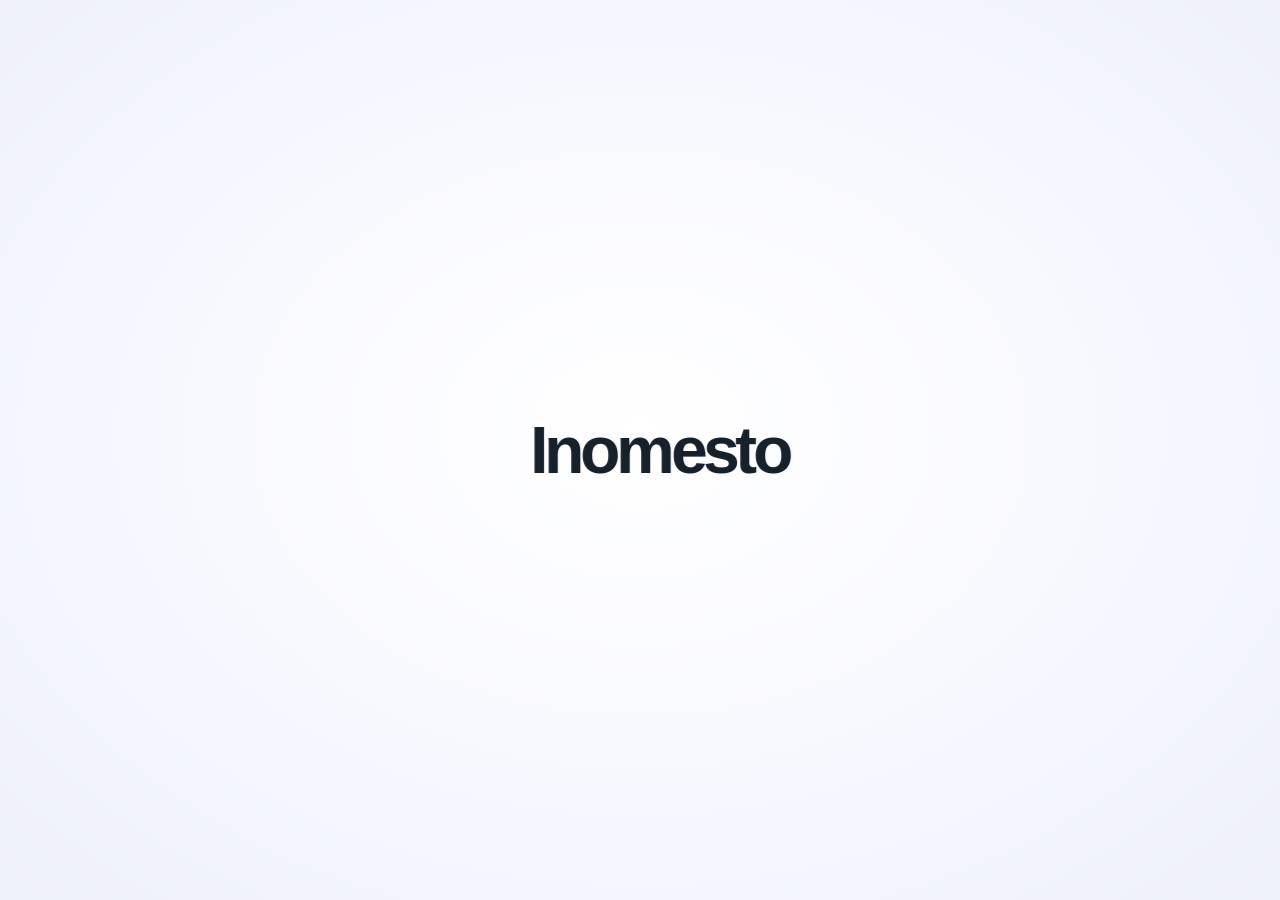
==== commit c62bebc9: "Update Inomesto web version" ====
--- a/index.html
+++ b/index.html
@@ -4,7 +4,7 @@
 <meta charset="UTF-8">
 <meta name="viewport" content="width=device-width, initial-scale=1">
 <title>Inomesto</title>
-<link rel="stylesheet" href="styles.css?v=20261121-theme-1">
+<link rel="stylesheet" href="styles.css?v=20261128-post-menu-1">
 <script src="vendor/supabase.js"></script>
 </head>
 <body>
@@ -262,6 +262,6 @@
 <div id="toast" class="toast"></div>
 <script src="config.js"></script>
 <script src="push-plugin.js"></script>
-  <script src="app.js?v=20261121-theme-1"></script>
+  <script src="app.js?v=20261128-post-menu-1"></script>
 </body>
 </html>
--- a/styles.css
+++ b/styles.css
@@ -111,6 +111,22 @@
 .chat-video{display:block;width:min(340px,100%);max-height:280px;margin-top:7px;border-radius:10px}
 .bubble a{color:inherit;text-decoration:underline}
 
+.bubble a.message-link{
+  color:inherit;
+  text-decoration:underline;
+  text-decoration-thickness:1px;
+  text-underline-offset:2px;
+  overflow-wrap:anywhere;
+  cursor:pointer;
+}
+.bubble a.message-link:hover{
+  text-decoration-thickness:2px;
+}
+.bubble a.message-link:active{
+  opacity:.75;
+}
+
+
 .conv{padding:10px;border-radius:12px;cursor:pointer;display:flex;gap:10px;align-items:center}
 .conv:hover,.conv.on{background:#f2f4fb}
 .modal{position:fixed;inset:0;background:#0f17228c;display:grid;place-items:center;padding:18px;z-index:40}
@@ -867,7 +883,10 @@
   align-items: center;
   justify-content: center;
   width: 112px;
+  min-width: 112px;
   height: 112px;
+  flex: 0 0 112px;
+  aspect-ratio: 1 / 1;
   border-radius: 50%;
   overflow: hidden;
   background: var(--soft);
@@ -877,8 +896,12 @@
 }
 
 .channel-info-avatar img {
+  display: block;
   width: 100%;
+  min-width: 100%;
   height: 100%;
+  flex: 0 0 100%;
+  aspect-ratio: 1 / 1;
   object-fit: cover;
 }
 
@@ -1339,3 +1362,519 @@
 }
 
 /* Не изменяем изображения, аватары и пользовательские вложения */
+
+
+
+/* INOMESTO IMAGE VIEWER */
+body.image-viewer-open {
+  overflow: hidden !important;
+}
+
+.image-viewer {
+  position: fixed;
+  inset: 0;
+  z-index: 9999;
+  display: flex;
+  align-items: center;
+  justify-content: center;
+  background: rgba(0,0,0,.96);
+  color: #fff;
+  overscroll-behavior: contain;
+  touch-action: none;
+}
+
+.image-viewer[hidden] {
+  display: none !important;
+}
+
+.image-viewer-top {
+  position: absolute;
+  z-index: 3;
+  top: 0;
+  left: 0;
+  right: 0;
+  min-height: 58px;
+  padding: calc(9px + env(safe-area-inset-top)) 14px 9px;
+  display: flex;
+  align-items: center;
+  gap: 14px;
+  background: linear-gradient(#0009, transparent);
+}
+
+.image-viewer-top button,
+.image-viewer-arrow {
+  border: 0;
+  color: #fff;
+  background: rgba(255,255,255,.14);
+  border-radius: 50%;
+  width: 42px;
+  height: 42px;
+  font-size: 23px;
+  cursor: pointer;
+  display: grid;
+  place-items: center;
+}
+
+.image-viewer-counter {
+  font-size: 14px;
+  font-weight: 650;
+  flex: 1;
+  text-align: center;
+}
+
+.image-viewer-tools {
+  display: flex;
+  gap: 8px;
+}
+
+.image-viewer-stage {
+  position: absolute;
+  inset: 60px 0 48px;
+  display: flex;
+  align-items: center;
+  justify-content: center;
+  overflow: hidden;
+  touch-action: none;
+}
+
+.image-viewer-image {
+  display: block;
+  max-width: 100%;
+  max-height: 100%;
+  width: auto;
+  height: auto;
+  object-fit: contain;
+  user-select: none;
+  -webkit-user-drag: none;
+  transform-origin: center center;
+  will-change: transform;
+}
+
+.image-viewer-arrow {
+  position: absolute;
+  z-index: 2;
+  top: 50%;
+  transform: translateY(-50%);
+  width: 46px;
+  height: 46px;
+  font-size: 34px;
+}
+
+.image-viewer-arrow.prev { left: 12px; }
+.image-viewer-arrow.next { right: 12px; }
+
+.image-viewer-info {
+  position: absolute;
+  z-index: 4;
+  left: 14px;
+  right: 14px;
+  bottom: calc(52px + env(safe-area-inset-bottom));
+  padding: 12px 15px;
+  border-radius: 12px;
+  background: rgba(20,20,20,.88);
+  color: #fff;
+  font-size: 13px;
+  text-align: center;
+  overflow-wrap: anywhere;
+}
+
+.image-viewer-hint {
+  position: absolute;
+  bottom: calc(12px + env(safe-area-inset-bottom));
+  left: 12px;
+  right: 12px;
+  text-align: center;
+  color: rgba(255,255,255,.62);
+  font-size: 11px;
+  pointer-events: none;
+}
+
+@media (max-width: 600px) {
+  .image-viewer-arrow {
+    width: 36px;
+    height: 36px;
+    font-size: 27px;
+    background: rgba(0,0,0,.28);
+  }
+  .image-viewer-arrow.prev { left: 5px; }
+  .image-viewer-arrow.next { right: 5px; }
+}
+
+
+/* INOMESTO IMAGE VIEWER — ICON ALIGNMENT */
+.image-viewer button {
+  -webkit-appearance: none;
+  appearance: none;
+  box-sizing: border-box;
+  padding: 0;
+  margin: 0;
+  line-height: 1;
+  font-family: inherit;
+  -webkit-tap-highlight-color: transparent;
+  display: flex;
+  align-items: center;
+  justify-content: center;
+  flex: 0 0 auto;
+}
+
+.image-viewer-top button svg,
+.image-viewer-arrow svg {
+  display: block;
+  width: 21px;
+  height: 21px;
+  flex: 0 0 21px;
+  fill: none;
+  stroke: currentColor;
+  stroke-width: 2;
+  stroke-linecap: round;
+  stroke-linejoin: round;
+  pointer-events: none;
+}
+
+.image-viewer-top button {
+  width: 42px;
+  height: 42px;
+  min-width: 42px;
+  min-height: 42px;
+  transition: background .18s ease, transform .18s ease;
+}
+
+.image-viewer-top button:active,
+.image-viewer-arrow:active {
+  background: rgba(255,255,255,.28);
+  transform: scale(.94);
+}
+
+.image-viewer-arrow {
+  width: 46px;
+  height: 46px;
+  min-width: 46px;
+  min-height: 46px;
+}
+
+.image-viewer-arrow svg {
+  width: 25px;
+  height: 25px;
+  flex-basis: 25px;
+}
+
+.image-viewer-top button:focus-visible,
+.image-viewer-arrow:focus-visible {
+  outline: 2px solid rgba(255,255,255,.9);
+  outline-offset: 3px;
+}
+
+@media (max-width: 600px) {
+  .image-viewer-arrow {
+    width: 40px;
+    height: 40px;
+    min-width: 40px;
+    min-height: 40px;
+  }
+}
+
+/* INOMESTO — REMOVE ANDROID TAP HIGHLIGHT */
+html,
+body,
+button,
+a,
+input,
+textarea,
+select,
+[role="button"] {
+  -webkit-tap-highlight-color: transparent;
+}
+
+
+/* INOMESTO INVITE DIALOGS */
+
+.inomesto-invite-overlay {
+  position: fixed;
+  inset: 0;
+  z-index: 10050;
+  display: grid;
+  place-items: center;
+  padding: 18px;
+  background: rgba(15, 23, 34, .58);
+  backdrop-filter: blur(5px);
+  -webkit-backdrop-filter: blur(5px);
+}
+
+.inomesto-invite-dialog {
+  position: relative;
+  width: min(420px, 100%);
+  padding: 26px 22px 22px;
+  border: 1px solid var(--line);
+  border-radius: 22px;
+  background: var(--card);
+  color: var(--ink);
+  box-shadow: 0 24px 70px #0003;
+  text-align: center;
+}
+
+.inomesto-invite-dialog h3 {
+  margin: 8px 0;
+  font-size: 19px;
+}
+
+.inomesto-invite-dialog > p {
+  color: var(--muted);
+  font-size: 13px;
+  margin: 0 0 18px;
+}
+
+.inomesto-invite-icon {
+  width: 52px;
+  height: 52px;
+  margin: 0 auto 12px;
+  display: grid;
+  place-items: center;
+  border-radius: 17px;
+  background: var(--soft);
+  font-size: 25px;
+}
+
+.inomesto-invite-close {
+  position: absolute;
+  top: 10px;
+  right: 12px;
+  width: 34px;
+  height: 34px;
+  border: 0;
+  border-radius: 50%;
+  background: transparent;
+  color: var(--muted);
+  font-size: 25px;
+  cursor: pointer;
+}
+
+.inomesto-invite-option {
+  width: 100%;
+  display: flex;
+  align-items: center;
+  justify-content: space-between;
+  gap: 12px;
+  padding: 14px;
+  margin-top: 9px;
+  border: 1px solid var(--line);
+  border-radius: 13px;
+  background: var(--card);
+  color: var(--ink);
+  text-align: left;
+  cursor: pointer;
+}
+
+.inomesto-invite-option:active {
+  background: var(--soft);
+}
+
+.inomesto-invite-option span:first-child {
+  display: flex;
+  flex-direction: column;
+  gap: 3px;
+}
+
+.inomesto-invite-option b {
+  font-size: 14px;
+}
+
+.inomesto-invite-option small {
+  color: var(--muted);
+  font-size: 12px;
+}
+
+.inomesto-invite-option span:last-child {
+  color: var(--accent);
+  font-size: 25px;
+}
+
+.inomesto-invite-cancel {
+  margin-top: 14px;
+  padding: 9px 18px;
+  border: 0;
+  border-radius: 10px;
+  background: transparent;
+  color: var(--muted);
+  cursor: pointer;
+}
+
+.inomesto-invite-url {
+  width: 100%;
+  min-height: 46px;
+  margin: 0 0 12px;
+  font-size: 12px;
+  color: var(--ink);
+  background: var(--bg);
+}
+
+.inomesto-invite-status {
+  min-height: 18px;
+  margin: 10px 0 0 !important;
+  color: var(--accent) !important;
+  font-size: 12px !important;
+  overflow-wrap: anywhere;
+}
+
+
+/* Inomesto: compact channel/community list and favorites */
+.favorite-entry {
+  display:flex; align-items:center; gap:13px;
+  padding:13px 15px; margin:4px 0 22px;
+  border:1px solid var(--border); border-radius:15px;
+  background:var(--soft); cursor:pointer;
+}
+.favorite-entry-icon {
+  width:42px; height:42px; flex:0 0 42px;
+  display:grid; place-items:center; border-radius:13px;
+  background:var(--card); color:var(--accent); font-size:22px;
+}
+.favorite-entry-text { display:flex; flex:1; min-width:0; flex-direction:column; gap:3px; }
+.favorite-entry-text small { color:var(--muted); font-size:12px; }
+.favorite-entry-count { color:var(--muted); font-size:13px; }
+.favorite-entry-arrow { color:var(--muted); font-size:24px; }
+.favorite-entry:hover,.space-row-item:hover { background:var(--soft); }
+.space-list { display:flex; flex-direction:column; gap:0; }
+.space-row-item {
+  display:flex; align-items:center; gap:12px;
+  min-height:68px; padding:10px 8px;
+  border-bottom:1px solid var(--border);
+  cursor:pointer; transition:background .15s;
+}
+.space-row-content { flex:1; min-width:0; }
+.space-row-title { display:flex; align-items:center; flex-wrap:wrap; gap:6px; }
+.space-row-title .badge { font-size:10px; }
+.space-row-content .sub {
+  margin-top:4px; overflow:hidden; text-overflow:ellipsis;
+  white-space:nowrap; max-width:100%;
+}
+.space-join-btn { flex:0 0 auto; white-space:nowrap; }
+.favorites-heading {
+  display:flex; align-items:center; gap:12px; margin:4px 0 18px;
+}
+.favorites-heading h2 { margin:0; font-size:19px; }
+@media(max-width:760px) {
+  .space-row-item { gap:9px; padding:10px 4px; }
+  .space-row-item .space-ico { width:42px; height:42px; flex-basis:42px; }
+  .space-join-btn { padding:7px 9px; font-size:12px; }
+}
+
+
+
+/* Inomesto: polished post action menu */
+.post-menu-wrap {
+  position: relative;
+  flex: 0 0 auto;
+  margin-left: auto;
+  z-index: 20;
+}
+
+.post-menu-trigger {
+  width: 38px;
+  height: 38px;
+  min-width: 38px;
+  padding: 0;
+  display: inline-flex;
+  align-items: center;
+  justify-content: center;
+  border: 0;
+  border-radius: 50%;
+  background: transparent;
+  color: var(--muted, #777);
+  font-size: 21px;
+  font-weight: 700;
+  letter-spacing: 1px;
+  cursor: pointer;
+  transition: background .15s, color .15s;
+}
+
+.post-menu-trigger:hover,
+.post-menu-trigger[aria-expanded="true"] {
+  background: var(--line, #eeeeee);
+  color: inherit;
+}
+
+.post-menu {
+  position: absolute;
+  top: calc(100% + 5px);
+  right: 0;
+  width: 228px;
+  max-width: min(228px, calc(100vw - 32px));
+  padding: 6px;
+  border: 1px solid var(--line, #e5e5e5);
+  border-radius: 14px;
+  background: var(--card, #ffffff);
+  color: inherit;
+  box-shadow: 0 10px 32px rgba(0, 0, 0, .16);
+  z-index: 100;
+  animation: postMenuAppear .14s ease-out;
+}
+
+.post-menu[hidden] {
+  display: none !important;
+}
+
+.post-menu button {
+  display: flex;
+  align-items: center;
+  width: 100%;
+  min-height: 43px;
+  padding: 10px 12px;
+  border: 0;
+  border-radius: 9px;
+  background: transparent;
+  color: inherit;
+  font: inherit;
+  font-size: 14px;
+  text-align: left;
+  cursor: pointer;
+  transition: background .15s;
+}
+
+.post-menu button:hover {
+  background: var(--line, #eeeeee);
+}
+
+.post-menu button:active {
+  opacity: .7;
+}
+
+@keyframes postMenuAppear {
+  from { opacity: 0; transform: translateY(-4px); }
+  to { opacity: 1; transform: translateY(0); }
+}
+
+@media (max-width: 600px) {
+  .post-menu {
+    width: 218px;
+  }
+}
+
+/* Fix: dropdown must not change post layout */
+.post-head {
+  position: relative;
+  min-width: 0;
+}
+
+.post-menu-wrap {
+  position: relative;
+  align-self: flex-start;
+}
+
+.post-menu {
+  position: absolute;
+  top: 100%;
+  right: 0;
+  margin-top: 5px;
+  transform-origin: top right;
+}
+
+.post-menu-trigger {
+  flex-shrink: 0;
+  line-height: 1;
+}
+
+.post-menu button {
+  flex-shrink: 0;
+  white-space: normal;
+  overflow-wrap: anywhere;
+}
